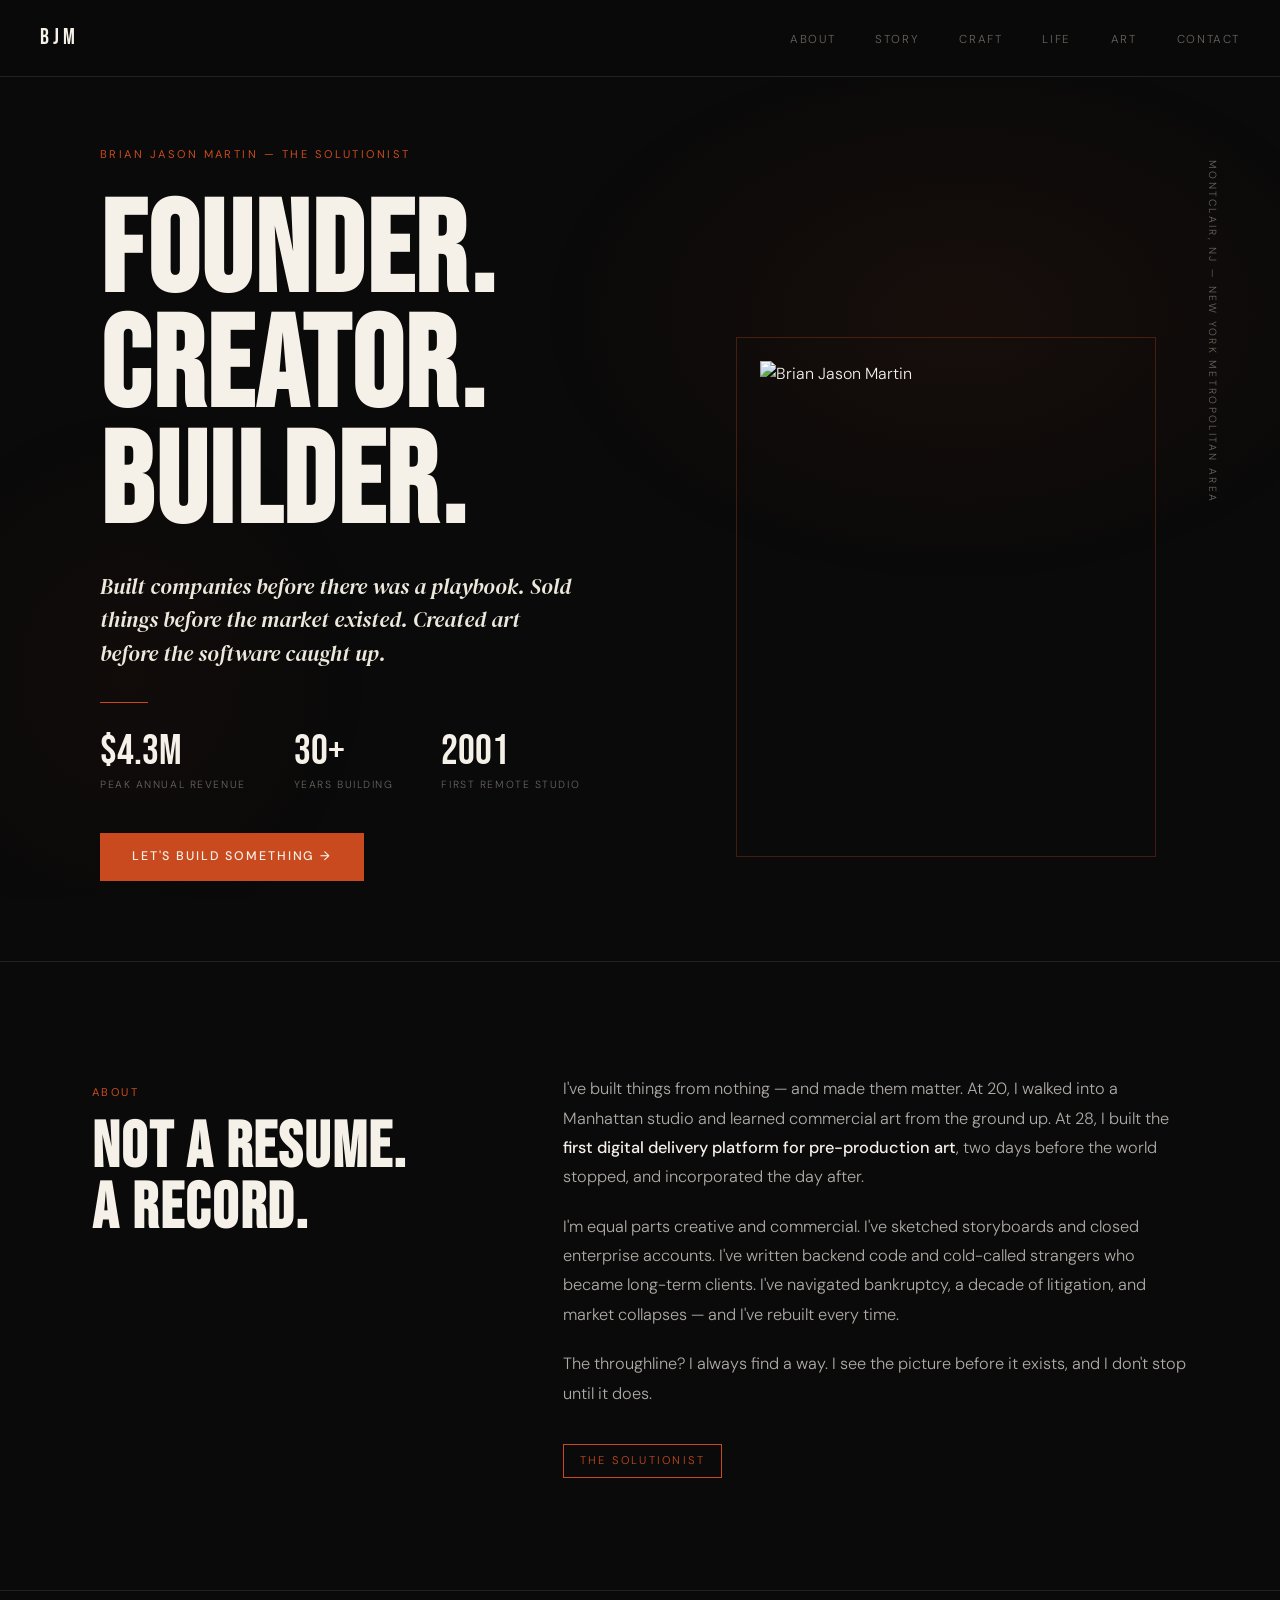
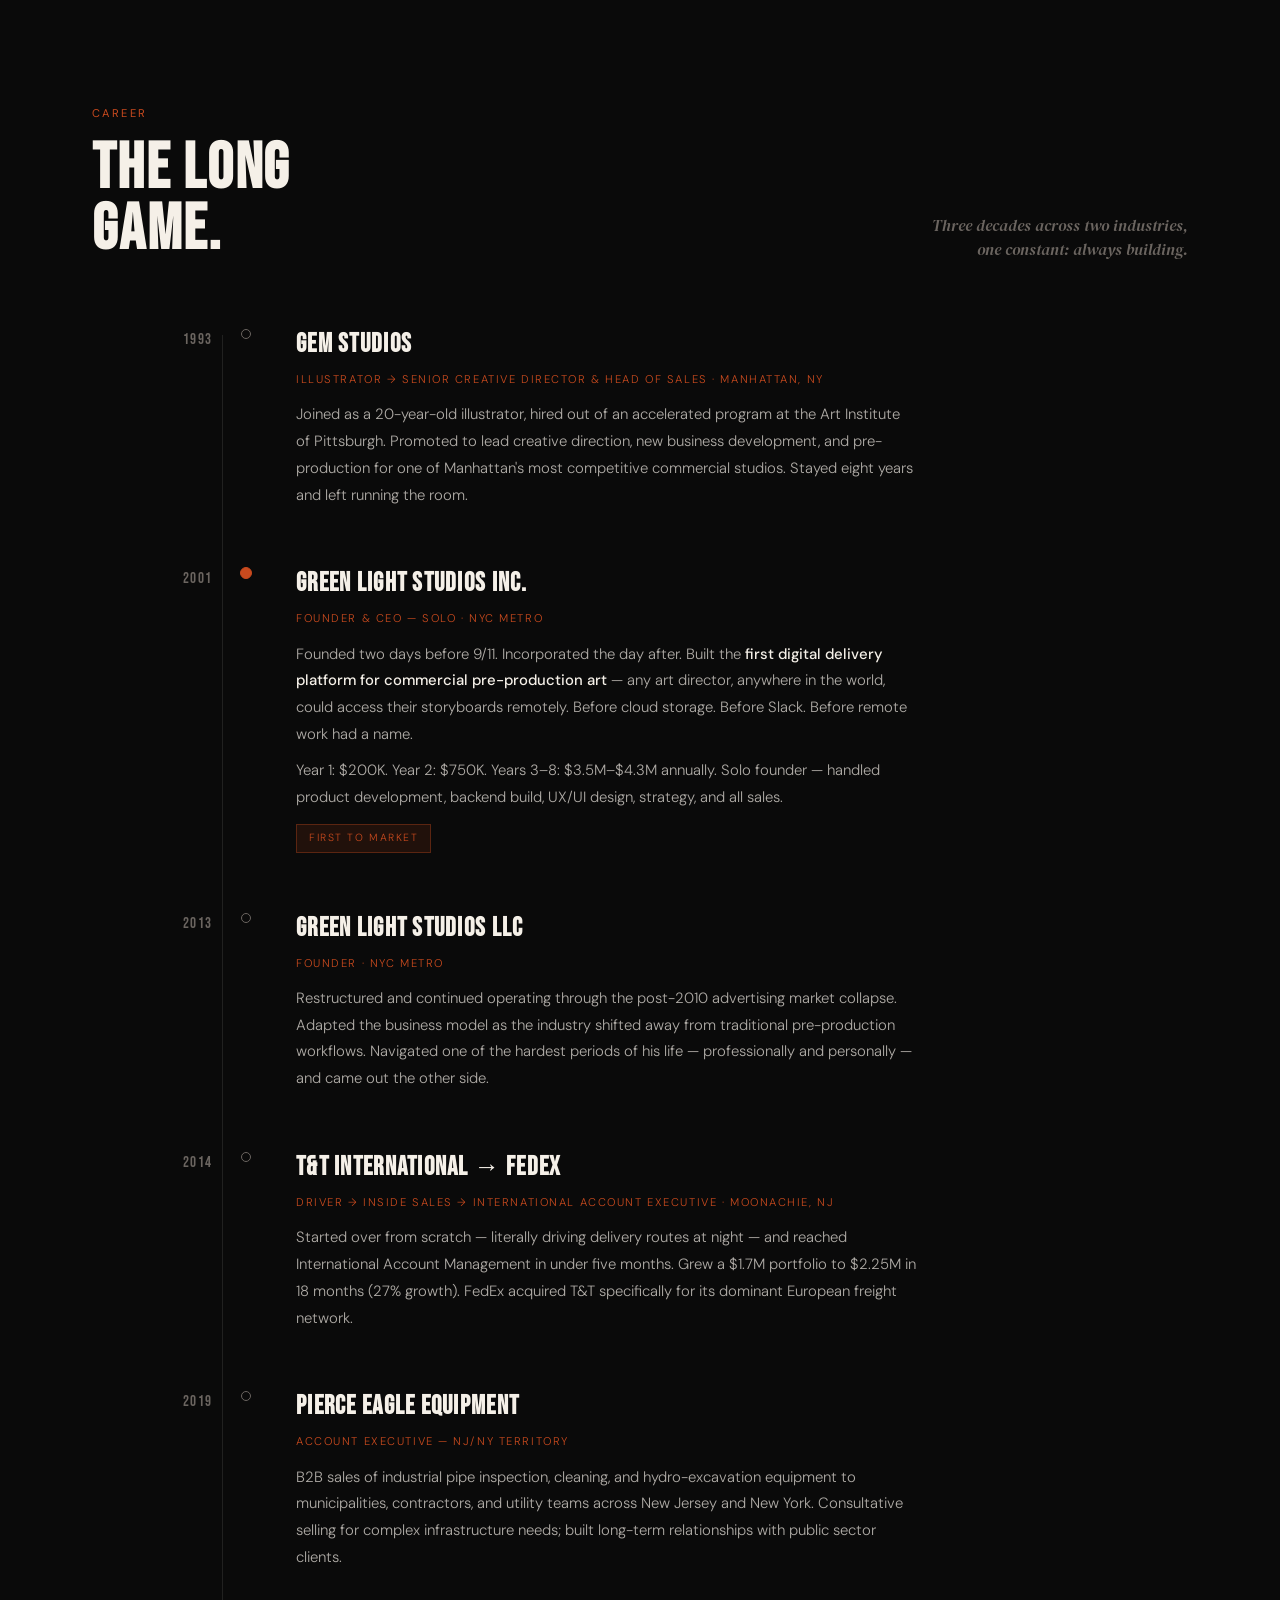
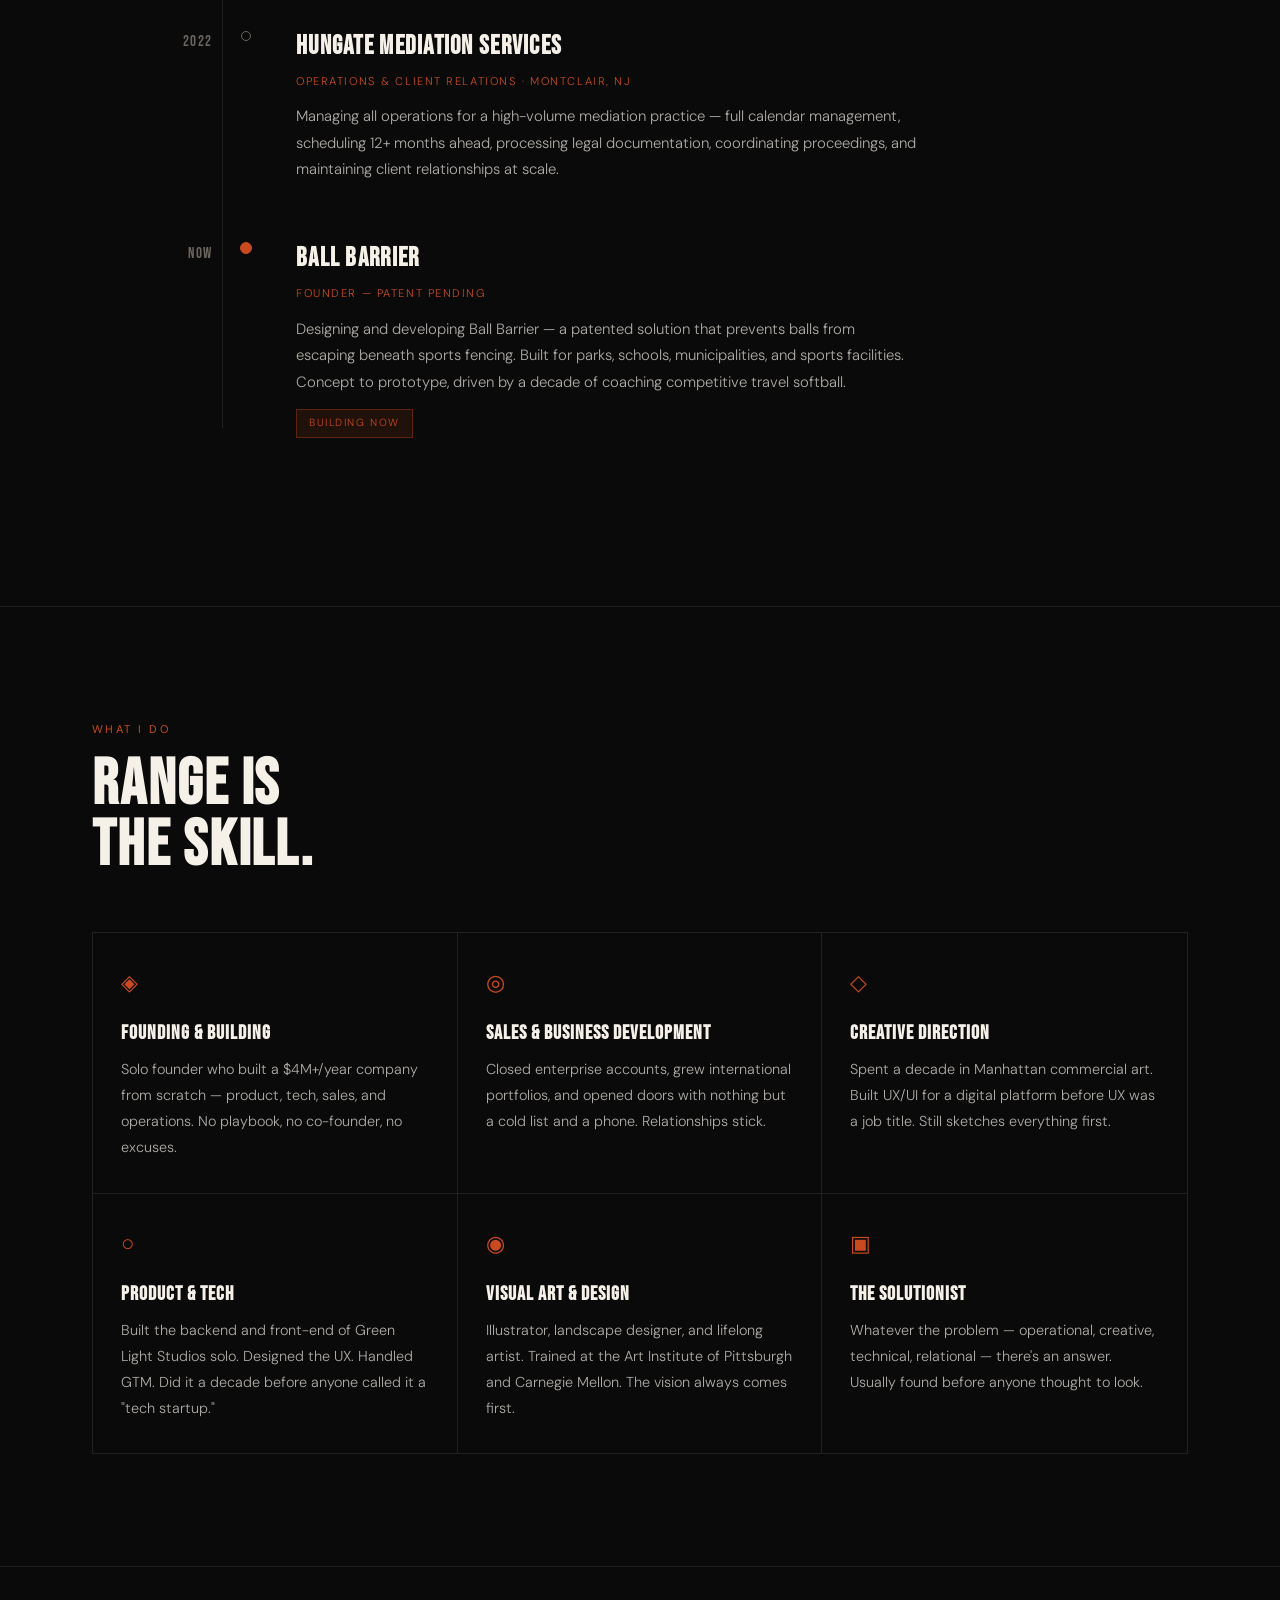
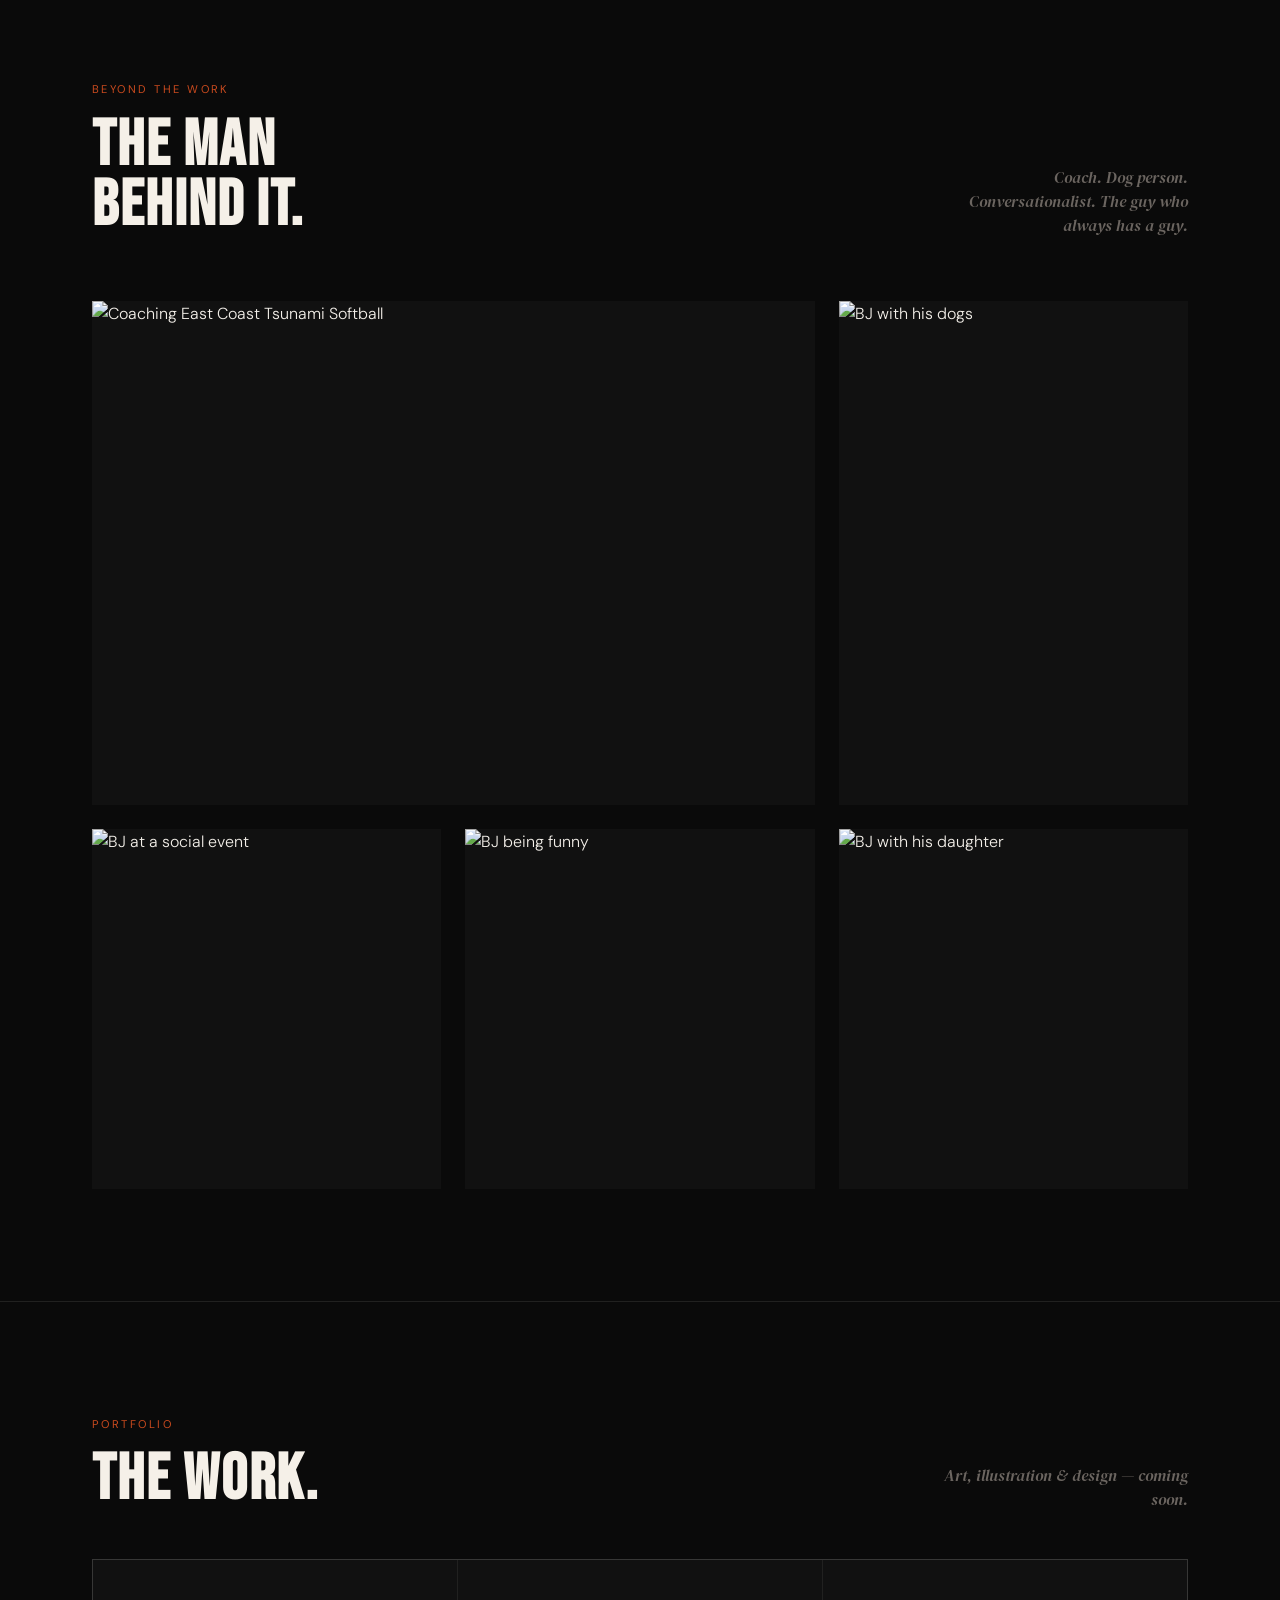
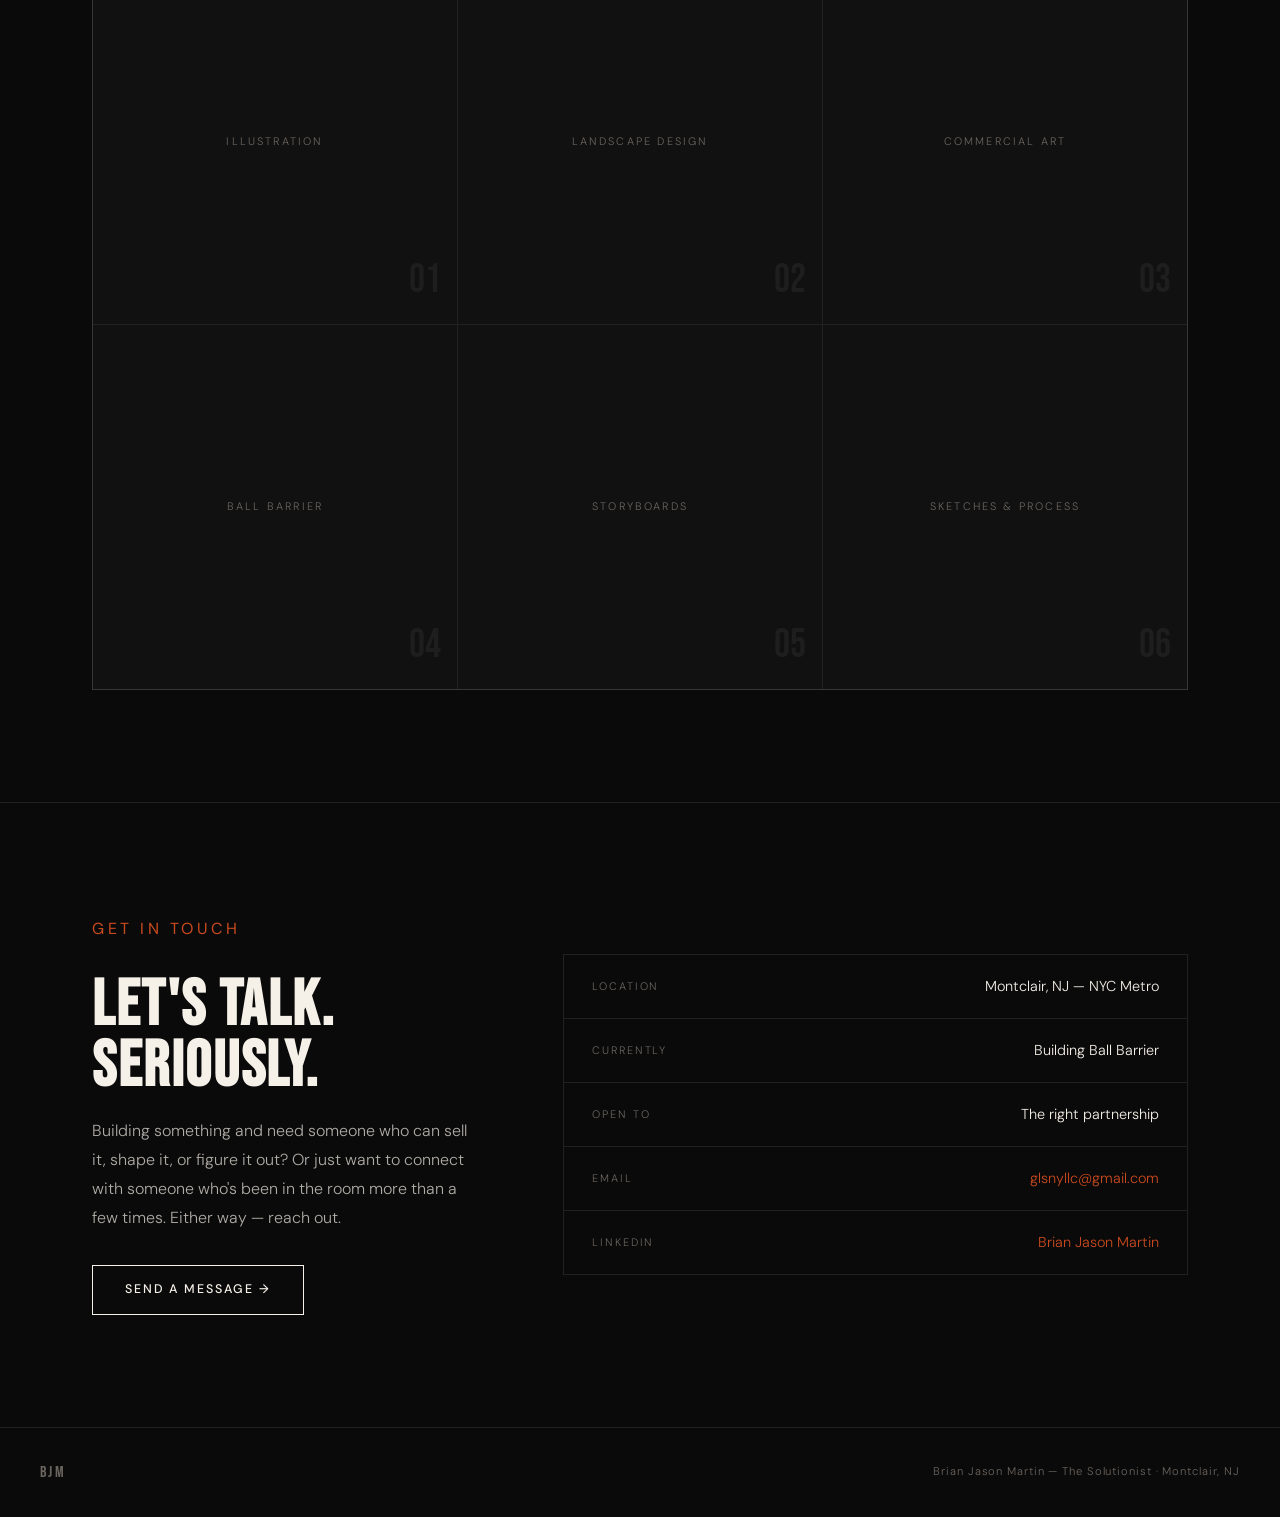
==== index.html @ 5b033d31 "Initial commit: Brian Jason Martin portfolio site Co-Authored-By: Claude Sonnet 4.6 <noreply@anthrop" ====
<!DOCTYPE html>
<html lang="en">
<head>
  <meta charset="UTF-8" />
  <meta name="viewport" content="width=device-width, initial-scale=1.0" />
  <title>Brian Jason Martin — The Solutionist</title>
  <meta name="description" content="Brian Jason Martin — Founder, Creative Entrepreneur, and Builder. NYC Metro. Three decades of building things from scratch." />
  <link rel="preconnect" href="https://fonts.googleapis.com" />
  <link rel="preconnect" href="https://fonts.gstatic.com" crossorigin />
  <link href="https://fonts.googleapis.com/css2?family=Bebas+Neue&family=DM+Serif+Display:ital@0;1&family=DM+Sans:ital,wght@0,300;0,400;0,500;1,300&display=swap" rel="stylesheet" />
  <link rel="stylesheet" href="style.css" />
</head>
<body>

  <nav id="nav">
    <a href="#hero" class="nav-logo">BJM</a>
    <button class="nav-toggle" aria-label="Toggle menu" id="navToggle">
      <span></span><span></span><span></span>
    </button>
    <ul class="nav-links" id="navLinks">
      <li><a href="#about">About</a></li>
      <li><a href="#story">Story</a></li>
      <li><a href="#craft">Craft</a></li>
      <li><a href="#life">Life</a></li>
      <li><a href="#art">Art</a></li>
      <li><a href="#contact">Contact</a></li>
    </ul>
  </nav>

  <section id="hero">
    <div class="hero-bg"></div>
    <div class="hero-vertical-tag">Montclair, NJ — New York Metropolitan Area</div>
    <div class="hero-content">
      <p class="eyebrow">Brian Jason Martin — The Solutionist</p>
      <h1>Founder.<br />Creator.<br />Builder.</h1>
      <p class="hero-sub">Built companies before there was a playbook. Sold things before the market existed. Created art before the software caught up.</p>
      <div class="hero-rule"></div>
      <div class="hero-stats">
        <div class="stat">
          <span class="stat-num">$4.3M</span>
          <span class="stat-label">Peak Annual Revenue</span>
        </div>
        <div class="stat">
          <span class="stat-num">30+</span>
          <span class="stat-label">Years Building</span>
        </div>
        <div class="stat">
          <span class="stat-num">2001</span>
          <span class="stat-label">First Remote Studio</span>
        </div>
      </div>
      <a href="#contact" class="btn-primary">Let's build something →</a>
    </div>
    <div class="hero-img-wrap">
      <img src="images/headshot.jpg" alt="Brian Jason Martin" class="hero-img" />
    </div>
  </section>

  <section id="about">
    <div class="container grid-2">
      <div class="about-left">
        <p class="section-label">About</p>
        <h2>Not a resume.<br />A record.</h2>
      </div>
      <div class="about-right">
        <p>I've built things from nothing — and made them matter. At 20, I walked into a Manhattan studio and learned commercial art from the ground up. At 28, I built the <strong>first digital delivery platform for pre-production art</strong>, two days before the world stopped, and incorporated the day after.</p>
        <p>I'm equal parts creative and commercial. I've sketched storyboards and closed enterprise accounts. I've written backend code and cold-called strangers who became long-term clients. I've navigated bankruptcy, a decade of litigation, and market collapses — and I've rebuilt every time.</p>
        <p>The throughline? I always find a way. I see the picture before it exists, and I don't stop until it does.</p>
        <span class="tag-outline">The Solutionist</span>
      </div>
    </div>
  </section>

  <section id="story">
    <div class="container">
      <div class="section-header-split">
        <div>
          <p class="section-label">Career</p>
          <h2>The Long<br />Game.</h2>
        </div>
        <p class="section-aside">Three decades across two industries, one constant: always building.</p>
      </div>
      <div class="timeline">
        <div class="tl-row">
          <div class="tl-year">1993</div>
          <div class="tl-dot"></div>
          <div class="tl-entry">
            <h3>GEM Studios</h3>
            <p class="tl-role">Illustrator → Senior Creative Director & Head of Sales · Manhattan, NY</p>
            <p class="tl-desc">Joined as a 20-year-old illustrator, hired out of an accelerated program at the Art Institute of Pittsburgh. Promoted to lead creative direction, new business development, and pre-production for one of Manhattan's most competitive commercial studios. Stayed eight years and left running the room.</p>
          </div>
        </div>
        <div class="tl-row featured">
          <div class="tl-year">2001</div>
          <div class="tl-dot featured-dot"></div>
          <div class="tl-entry">
            <h3>Green Light Studios Inc.</h3>
            <p class="tl-role">Founder & CEO — Solo · NYC Metro</p>
            <p class="tl-desc">Founded two days before 9/11. Incorporated the day after. Built the <strong>first digital delivery platform for commercial pre-production art</strong> — any art director, anywhere in the world, could access their storyboards remotely. Before cloud storage. Before Slack. Before remote work had a name.</p>
            <p class="tl-desc" style="margin-top: 0.6rem;">Year 1: $200K. Year 2: $750K. Years 3–8: $3.5M–$4.3M annually. Solo founder — handled product development, backend build, UX/UI design, strategy, and all sales.</p>
            <span class="tl-badge">First to Market</span>
          </div>
        </div>
        <div class="tl-row">
          <div class="tl-year">2013</div>
          <div class="tl-dot"></div>
          <div class="tl-entry">
            <h3>Green Light Studios LLC</h3>
            <p class="tl-role">Founder · NYC Metro</p>
            <p class="tl-desc">Restructured and continued operating through the post-2010 advertising market collapse. Adapted the business model as the industry shifted away from traditional pre-production workflows. Navigated one of the hardest periods of his life — professionally and personally — and came out the other side.</p>
          </div>
        </div>
        <div class="tl-row">
          <div class="tl-year">2014</div>
          <div class="tl-dot"></div>
          <div class="tl-entry">
            <h3>T&amp;T International → FedEx</h3>
            <p class="tl-role">Driver → Inside Sales → International Account Executive · Moonachie, NJ</p>
            <p class="tl-desc">Started over from scratch — literally driving delivery routes at night — and reached International Account Management in under five months. Grew a $1.7M portfolio to $2.25M in 18 months (27% growth). FedEx acquired T&amp;T specifically for its dominant European freight network.</p>
          </div>
        </div>
        <div class="tl-row">
          <div class="tl-year">2019</div>
          <div class="tl-dot"></div>
          <div class="tl-entry">
            <h3>Pierce Eagle Equipment</h3>
            <p class="tl-role">Account Executive — NJ/NY Territory</p>
            <p class="tl-desc">B2B sales of industrial pipe inspection, cleaning, and hydro-excavation equipment to municipalities, contractors, and utility teams across New Jersey and New York. Consultative selling for complex infrastructure needs; built long-term relationships with public sector clients.</p>
          </div>
        </div>
        <div class="tl-row">
          <div class="tl-year">2022</div>
          <div class="tl-dot"></div>
          <div class="tl-entry">
            <h3>Hungate Mediation Services</h3>
            <p class="tl-role">Operations & Client Relations · Montclair, NJ</p>
            <p class="tl-desc">Managing all operations for a high-volume mediation practice — full calendar management, scheduling 12+ months ahead, processing legal documentation, coordinating proceedings, and maintaining client relationships at scale.</p>
          </div>
        </div>
        <div class="tl-row featured">
          <div class="tl-year">Now</div>
          <div class="tl-dot featured-dot"></div>
          <div class="tl-entry">
            <h3>Ball Barrier</h3>
            <p class="tl-role">Founder — Patent Pending</p>
            <p class="tl-desc">Designing and developing Ball Barrier — a patented solution that prevents balls from escaping beneath sports fencing. Built for parks, schools, municipalities, and sports facilities. Concept to prototype, driven by a decade of coaching competitive travel softball.</p>
            <span class="tl-badge">Building Now</span>
          </div>
        </div>
      </div>
    </div>
  </section>

  <section id="craft">
    <div class="container">
      <div class="craft-header">
        <p class="section-label">What I Do</p>
        <h2>Range is<br />the Skill.</h2>
      </div>
      <div class="craft-grid">
        <div class="craft-card">
          <div class="craft-icon">◈</div>
          <h4>Founding & Building</h4>
          <p>Solo founder who built a $4M+/year company from scratch — product, tech, sales, and operations. No playbook, no co-founder, no excuses.</p>
        </div>
        <div class="craft-card">
          <div class="craft-icon">◎</div>
          <h4>Sales & Business Development</h4>
          <p>Closed enterprise accounts, grew international portfolios, and opened doors with nothing but a cold list and a phone. Relationships stick.</p>
        </div>
        <div class="craft-card">
          <div class="craft-icon">◇</div>
          <h4>Creative Direction</h4>
          <p>Spent a decade in Manhattan commercial art. Built UX/UI for a digital platform before UX was a job title. Still sketches everything first.</p>
        </div>
        <div class="craft-card">
          <div class="craft-icon">○</div>
          <h4>Product & Tech</h4>
          <p>Built the backend and front-end of Green Light Studios solo. Designed the UX. Handled GTM. Did it a decade before anyone called it a "tech startup."</p>
        </div>
        <div class="craft-card">
          <div class="craft-icon">◉</div>
          <h4>Visual Art & Design</h4>
          <p>Illustrator, landscape designer, and lifelong artist. Trained at the Art Institute of Pittsburgh and Carnegie Mellon. The vision always comes first.</p>
        </div>
        <div class="craft-card">
          <div class="craft-icon">▣</div>
          <h4>The Solutionist</h4>
          <p>Whatever the problem — operational, creative, technical, relational — there's an answer. Usually found before anyone thought to look.</p>
        </div>
      </div>
    </div>
  </section>

  <section id="life">
    <div class="container">
      <div class="section-header-split">
        <div>
          <p class="section-label">Beyond the Work</p>
          <h2>The Man<br />Behind It.</h2>
        </div>
        <p class="section-aside">Coach. Dog person. Conversationalist. The guy who always has a guy.</p>
      </div>
      <div class="life-grid">
        <div class="life-card wide">
          <img src="images/softball.jpeg" alt="Coaching East Coast Tsunami Softball" loading="lazy" />
          <div class="life-caption">
            <span class="life-tag">Coach</span>
            <p>10+ years coaching travel softball, from 10U to 14U. East Coast Tsunami. Montclair High varsity. Led a team to 13–0.</p>
          </div>
        </div>
        <div class="life-card">
          <img src="images/dogs.jpeg" alt="BJ with his dogs" loading="lazy" />
          <div class="life-caption">
            <span class="life-tag">Dog Person</span>
            <p>Every dog loves him. You will never find BJ without one by his side.</p>
          </div>
        </div>
        <div class="life-card">
          <img src="images/social.jpeg" alt="BJ at a social event" loading="lazy" />
          <div class="life-caption">
            <span class="life-tag">Connector</span>
            <p>Could spark a conversation anywhere. Besties with owners, waiters, and everyone in between.</p>
          </div>
        </div>
        <div class="life-card">
          <img src="images/funny1.jpeg" alt="BJ being funny" loading="lazy" />
          <div class="life-caption">
            <span class="life-tag">The Humor</span>
            <p>Could've been a late night talk show host. Makes anyone laugh. Hard.</p>
          </div>
        </div>
        <div class="life-card">
          <img src="images/daughter.jpeg" alt="BJ with his daughter" loading="lazy" />
          <div class="life-caption">
            <span class="life-tag">Family</span>
            <p>The foundation. Does the work quietly. Doesn't need the credit.</p>
          </div>
        </div>
      </div>
    </div>
  </section>

  <section id="art">
    <div class="container">
      <div class="art-header">
        <div>
          <p class="section-label">Portfolio</p>
          <h2>The Work.</h2>
        </div>
        <p class="section-aside" style="font-style: italic;">Art, illustration & design — coming soon.</p>
      </div>
      <div class="art-grid">
        <div class="art-cell"><span class="art-label">Illustration</span><span class="art-num">01</span></div>
        <div class="art-cell"><span class="art-label">Landscape Design</span><span class="art-num">02</span></div>
        <div class="art-cell"><span class="art-label">Commercial Art</span><span class="art-num">03</span></div>
        <div class="art-cell"><span class="art-label">Ball Barrier</span><span class="art-num">04</span></div>
        <div class="art-cell"><span class="art-label">Storyboards</span><span class="art-num">05</span></div>
        <div class="art-cell"><span class="art-label">Sketches & Process</span><span class="art-num">06</span></div>
      </div>
    </div>
  </section>

  <section id="contact">
    <div class="container grid-2 contact-grid">
      <div class="contact-left">
        <p class="section-label">Get In Touch</p>
        <h2>Let's Talk.<br />Seriously.</h2>
        <p>Building something and need someone who can sell it, shape it, or figure it out? Or just want to connect with someone who's been in the room more than a few times. Either way — reach out.</p>
        <a href="mailto:glsnyllc@gmail.com" class="btn-outline">Send a message →</a>
      </div>
      <div class="contact-cards">
        <div class="contact-row">
          <span class="contact-label">Location</span>
          <span class="contact-val">Montclair, NJ — NYC Metro</span>
        </div>
        <div class="contact-row">
          <span class="contact-label">Currently</span>
          <span class="contact-val">Building Ball Barrier</span>
        </div>
        <div class="contact-row">
          <span class="contact-label">Open To</span>
          <span class="contact-val">The right partnership</span>
        </div>
        <div class="contact-row">
          <span class="contact-label">Email</span>
          <a href="mailto:glsnyllc@gmail.com" class="contact-link">glsnyllc@gmail.com</a>
        </div>
        <div class="contact-row">
          <span class="contact-label">LinkedIn</span>
          <a href="https://www.linkedin.com/in/brianjasonmartin" target="_blank" rel="noopener" class="contact-link">Brian Jason Martin</a>
        </div>
      </div>
    </div>
  </section>

  <footer>
    <span class="footer-logo">BJM</span>
    <span class="footer-copy">Brian Jason Martin — The Solutionist · Montclair, NJ</span>
  </footer>

  <script src="script.js"></script>
</body>
</html>
---- style.css ----
*, *::before, *::after { margin: 0; padding: 0; box-sizing: border-box; }

:root {
  --black:     #0a0a0a;
  --off-black: #111111;
  --white:     #f5f0e8;
  --cream:     #ede8dc;
  --rust:      #c94a1e;
  --rust-dark: #9e3614;
  --muted:     #6b6560;
  --border:    rgba(245, 240, 232, 0.1);
}

html { scroll-behavior: smooth; font-size: 16px; }

body {
  background: var(--black);
  color: var(--white);
  font-family: 'DM Sans', sans-serif;
  font-weight: 300;
  line-height: 1.6;
  overflow-x: hidden;
}

img { display: block; max-width: 100%; }
a { color: inherit; text-decoration: none; }

.container { max-width: 1160px; margin: 0 auto; padding: 0 2rem; }

.grid-2 {
  display: grid;
  grid-template-columns: 1fr 1.6fr;
  gap: 5rem;
}

.eyebrow, .section-label {
  font-size: 0.7rem;
  letter-spacing: 0.22em;
  text-transform: uppercase;
  color: var(--rust);
  font-weight: 400;
  margin-bottom: 1rem;
}

h2 {
  font-family: 'Bebas Neue', sans-serif;
  font-size: clamp(2.8rem, 5vw, 4.5rem);
  line-height: 0.95;
  letter-spacing: 0.03em;
}

h3 {
  font-family: 'Bebas Neue', sans-serif;
  font-size: 1.6rem;
  letter-spacing: 0.05em;
  color: var(--white);
  margin-bottom: 0.2rem;
}

h4 {
  font-family: 'Bebas Neue', sans-serif;
  font-size: 1.25rem;
  letter-spacing: 0.05em;
  margin-bottom: 0.5rem;
}

p { color: rgba(245, 240, 232, 0.7); line-height: 1.8; }
strong { color: var(--white); font-weight: 500; }

.btn-primary {
  display: inline-flex;
  align-items: center;
  gap: 0.5rem;
  background: var(--rust);
  color: var(--white);
  padding: 0.875rem 2rem;
  font-size: 0.78rem;
  letter-spacing: 0.15em;
  text-transform: uppercase;
  font-weight: 500;
  transition: background 0.2s;
}
.btn-primary:hover { background: var(--rust-dark); }

.btn-outline {
  display: inline-flex;
  align-items: center;
  gap: 0.5rem;
  border: 0.5px solid var(--white);
  color: var(--white);
  padding: 0.875rem 2rem;
  font-size: 0.78rem;
  letter-spacing: 0.15em;
  text-transform: uppercase;
  font-weight: 500;
  transition: background 0.2s, color 0.2s;
}
.btn-outline:hover { background: var(--white); color: var(--black); }

.tag-outline {
  display: inline-block;
  border: 0.5px solid var(--rust);
  color: var(--rust);
  font-size: 0.7rem;
  letter-spacing: 0.2em;
  text-transform: uppercase;
  padding: 0.45rem 1rem;
  margin-top: 1rem;
}

.section-header-split {
  display: flex;
  justify-content: space-between;
  align-items: flex-end;
  margin-bottom: 4rem;
}

.section-aside {
  font-family: 'DM Serif Display', serif;
  font-style: italic;
  color: var(--muted);
  max-width: 260px;
  font-size: 1rem;
  text-align: right;
  line-height: 1.5;
}

#nav {
  position: fixed;
  top: 0; left: 0; right: 0;
  z-index: 200;
  display: flex;
  align-items: center;
  justify-content: space-between;
  padding: 1.25rem 2.5rem;
  border-bottom: 0.5px solid var(--border);
  backdrop-filter: blur(14px);
  background: rgba(10, 10, 10, 0.88);
  transition: padding 0.3s;
}
#nav.scrolled { padding: 0.9rem 2.5rem; }

.nav-logo {
  font-family: 'Bebas Neue', sans-serif;
  font-size: 1.4rem;
  letter-spacing: 0.18em;
  color: var(--white);
}

.nav-links {
  display: flex;
  gap: 2.5rem;
  list-style: none;
}
.nav-links a {
  font-size: 0.72rem;
  letter-spacing: 0.14em;
  text-transform: uppercase;
  color: var(--muted);
  transition: color 0.2s;
}
.nav-links a:hover { color: var(--white); }

.nav-toggle {
  display: none;
  flex-direction: column;
  gap: 5px;
  background: none;
  border: none;
  cursor: pointer;
  padding: 4px;
}
.nav-toggle span {
  display: block;
  width: 22px;
  height: 1.5px;
  background: var(--white);
  transition: transform 0.3s, opacity 0.3s;
}

#hero {
  min-height: 100vh;
  display: grid;
  grid-template-columns: 1fr 420px;
  align-items: flex-end;
  gap: 4rem;
  padding: 9rem 2.5rem 5rem;
  max-width: 1160px;
  margin: 0 auto;
  position: relative;
}

.hero-bg {
  position: fixed;
  inset: 0;
  z-index: -1;
  background:
    radial-gradient(ellipse 55% 50% at 75% 35%, rgba(201, 74, 30, 0.07) 0%, transparent 60%),
    radial-gradient(ellipse 35% 55% at 10% 75%, rgba(201, 74, 30, 0.04) 0%, transparent 55%);
  pointer-events: none;
}

.hero-vertical-tag {
  position: absolute;
  top: 10rem;
  right: 0;
  writing-mode: vertical-rl;
  font-size: 0.65rem;
  letter-spacing: 0.22em;
  text-transform: uppercase;
  color: var(--muted);
}

.hero-content { display: flex; flex-direction: column; align-items: flex-start; }

.hero-content h1 {
  font-family: 'Bebas Neue', sans-serif;
  font-size: clamp(5.5rem, 10vw, 10rem);
  line-height: 0.9;
  letter-spacing: 0.02em;
  color: var(--white);
  margin: 1rem 0 1.75rem;
}

.hero-sub {
  font-family: 'DM Serif Display', serif;
  font-style: italic;
  font-size: clamp(1rem, 1.8vw, 1.35rem);
  color: var(--cream);
  opacity: 0.7;
  max-width: 480px;
  line-height: 1.55;
  margin-bottom: 2rem;
}

.hero-rule { width: 3rem; height: 1px; background: var(--rust); margin-bottom: 1.75rem; }

.hero-stats { display: flex; gap: 3rem; margin-bottom: 2.5rem; }

.stat-num {
  font-family: 'Bebas Neue', sans-serif;
  font-size: 2.6rem;
  color: var(--white);
  line-height: 1;
  display: block;
}

.stat-label {
  font-size: 0.65rem;
  letter-spacing: 0.15em;
  text-transform: uppercase;
  color: var(--muted);
  display: block;
  margin-top: 0.25rem;
}

.hero-img-wrap { align-self: flex-end; position: relative; }

.hero-img {
  width: 100%;
  max-width: 400px;
  height: 520px;
  object-fit: cover;
  object-position: center top;
  filter: grayscale(15%);
}

.hero-img-wrap::before {
  content: '';
  position: absolute;
  top: -1.5rem;
  left: -1.5rem;
  right: 1.5rem;
  bottom: 1.5rem;
  border: 0.5px solid rgba(201, 74, 30, 0.3);
  z-index: -1;
}

#about { padding: 7rem 0; border-top: 0.5px solid var(--border); border-bottom: 0.5px solid var(--border); }
.about-left { padding-top: 0.5rem; }
.about-right p { margin-bottom: 1.25rem; font-size: 1.02rem; }

#story { padding: 7rem 0; border-bottom: 0.5px solid var(--border); }

.timeline { position: relative; }
.timeline::before {
  content: '';
  position: absolute;
  left: 130px;
  top: 10px;
  bottom: 10px;
  width: 0.5px;
  background: var(--border);
}

.tl-row {
  display: grid;
  grid-template-columns: 120px 20px 1fr;
  gap: 0 1.5rem;
  margin-bottom: 3.5rem;
  align-items: start;
}

.tl-year {
  font-family: 'Bebas Neue', sans-serif;
  font-size: 0.95rem;
  color: var(--muted);
  letter-spacing: 0.08em;
  text-align: right;
  padding-top: 3px;
}

.tl-dot {
  width: 10px; height: 10px;
  border-radius: 50%;
  background: var(--black);
  border: 1.5px solid var(--muted);
  margin-top: 4px;
  justify-self: center;
}

.featured-dot {
  background: var(--rust);
  border-color: var(--rust);
  width: 12px; height: 12px;
  margin-top: 3px;
}

.tl-entry { padding-left: 1rem; }
.tl-role { font-size: 0.7rem; letter-spacing: 0.14em; text-transform: uppercase; color: var(--rust); margin: 0.2rem 0 0.75rem; }
.tl-desc { font-size: 0.93rem; max-width: 620px; }

.tl-badge {
  display: inline-block;
  background: rgba(201, 74, 30, 0.12);
  border: 0.5px solid rgba(201, 74, 30, 0.35);
  color: var(--rust);
  font-size: 0.65rem;
  letter-spacing: 0.15em;
  text-transform: uppercase;
  padding: 0.3rem 0.75rem;
  margin-top: 0.85rem;
}

#craft { padding: 7rem 0; border-bottom: 0.5px solid var(--border); }
.craft-header { margin-bottom: 3.5rem; }

.craft-grid {
  display: grid;
  grid-template-columns: repeat(3, 1fr);
  border: 0.5px solid var(--border);
}

.craft-card {
  padding: 2rem 1.75rem;
  border-right: 0.5px solid var(--border);
  border-bottom: 0.5px solid var(--border);
  transition: background 0.2s;
}
.craft-card:nth-child(3n) { border-right: none; }
.craft-card:nth-child(4), .craft-card:nth-child(5), .craft-card:nth-child(6) { border-bottom: none; }
.craft-card:hover { background: var(--off-black); }
.craft-icon { font-size: 1.4rem; color: var(--rust); margin-bottom: 1rem; display: block; }
.craft-card p { font-size: 0.9rem; }

#life { padding: 7rem 0; border-bottom: 0.5px solid var(--border); }

.life-grid {
  display: grid;
  grid-template-columns: repeat(3, 1fr);
  gap: 1.5rem;
}

.life-card { position: relative; overflow: hidden; background: var(--off-black); }
.life-card.wide { grid-column: span 2; }

.life-card img {
  width: 100%; height: 100%;
  object-fit: cover;
  aspect-ratio: 4/3;
  transition: transform 0.4s ease;
  filter: grayscale(20%);
}
.life-card.wide img { aspect-ratio: 16/9; }
.life-card:hover img { transform: scale(1.03); }

.life-caption { padding: 1rem 1.25rem; background: var(--off-black); }
.life-tag { font-size: 0.65rem; letter-spacing: 0.2em; text-transform: uppercase; color: var(--rust); display: block; margin-bottom: 0.35rem; }
.life-caption p { font-size: 0.85rem; line-height: 1.6; }

#art { padding: 7rem 0; border-bottom: 0.5px solid var(--border); }
.art-header { display: flex; justify-content: space-between; align-items: flex-end; margin-bottom: 3rem; }

.art-grid {
  display: grid;
  grid-template-columns: repeat(3, 1fr);
  gap: 1px;
  background: var(--border);
  border: 0.5px solid var(--border);
}

.art-cell {
  background: var(--off-black);
  aspect-ratio: 1;
  display: flex;
  align-items: center;
  justify-content: center;
  position: relative;
  transition: background 0.2s;
}
.art-cell:hover { background: #161616; }
.art-label { font-size: 0.68rem; letter-spacing: 0.2em; text-transform: uppercase; color: var(--muted); }
.art-num { font-family: 'Bebas Neue', sans-serif; font-size: 2.5rem; color: rgba(245,240,232,0.06); position: absolute; bottom: 0.75rem; right: 1rem; }

#contact { padding: 7rem 0; border-bottom: 0.5px solid var(--border); }
.contact-grid { align-items: center; }
#contact h2 { margin-bottom: 1.25rem; }
#contact .contact-left p { margin-bottom: 2rem; font-size: 1rem; }

.contact-cards { border: 0.5px solid var(--border); }
.contact-row { display: flex; justify-content: space-between; align-items: center; padding: 1.25rem 1.75rem; border-bottom: 0.5px solid var(--border); }
.contact-row:last-child { border-bottom: none; }
.contact-label { font-size: 0.68rem; letter-spacing: 0.18em; text-transform: uppercase; color: var(--muted); }
.contact-val { font-size: 0.9rem; color: var(--white); }
.contact-link { font-size: 0.9rem; color: var(--rust); transition: opacity 0.2s; }
.contact-link:hover { opacity: 0.75; }

footer { padding: 2rem 2.5rem; display: flex; justify-content: space-between; align-items: center; }
.footer-logo { font-family: 'Bebas Neue', sans-serif; font-size: 1rem; letter-spacing: 0.15em; color: var(--muted); }
.footer-copy { font-size: 0.7rem; letter-spacing: 0.08em; color: var(--muted); }

@keyframes fadeUp {
  from { opacity: 0; transform: translateY(24px); }
  to   { opacity: 1; transform: translateY(0); }
}
.hero-content .eyebrow { animation: fadeUp 0.7s ease forwards; opacity: 0; animation-delay: 0.1s; }
.hero-content h1       { animation: fadeUp 0.7s ease forwards; opacity: 0; animation-delay: 0.25s; }
.hero-sub              { animation: fadeUp 0.7s ease forwards; opacity: 0; animation-delay: 0.38s; }
.hero-rule             { animation: fadeUp 0.7s ease forwards; opacity: 0; animation-delay: 0.45s; }
.hero-stats            { animation: fadeUp 0.7s ease forwards; opacity: 0; animation-delay: 0.52s; }
.btn-primary           { animation: fadeUp 0.7s ease forwards; opacity: 0; animation-delay: 0.62s; }
.hero-img-wrap         { animation: fadeUp 0.9s ease forwards; opacity: 0; animation-delay: 0.3s; }

@media (max-width: 900px) {
  #hero { grid-template-columns: 1fr; padding-top: 8rem; gap: 3rem; }
  .hero-img-wrap { order: -1; }
  .hero-img { height: 360px; max-width: 100%; }
  .hero-vertical-tag { display: none; }
  .grid-2 { grid-template-columns: 1fr; gap: 2.5rem; }
  .craft-grid { grid-template-columns: repeat(2, 1fr); }
  .life-grid { grid-template-columns: 1fr 1fr; }
  .life-card.wide { grid-column: span 2; }
  .section-header-split { flex-direction: column; align-items: flex-start; gap: 1rem; }
  .section-aside { text-align: left; max-width: 100%; }
  .timeline::before { left: 100px; }
  .tl-row { grid-template-columns: 90px 20px 1fr; }
  .nav-links { display: none; flex-direction: column; gap: 1.5rem; position: absolute; top: 100%; left: 0; right: 0; background: rgba(10,10,10,0.97); padding: 2rem 2.5rem; border-bottom: 0.5px solid var(--border); }
  .nav-links.open { display: flex; }
  .nav-toggle { display: flex; }
  .art-grid { grid-template-columns: repeat(2, 1fr); }
}

@media (max-width: 580px) {
  section { padding: 5rem 0; }
  .container { padding: 0 1.25rem; }
  #nav { padding: 1rem 1.25rem; }
  .craft-grid { grid-template-columns: 1fr; }
  .craft-card { border-right: none !important; border-bottom: 0.5px solid var(--border) !important; }
  .craft-card:last-child { border-bottom: none !important; }
  .life-grid { grid-template-columns: 1fr; }
  .life-card.wide { grid-column: span 1; }
  .art-grid { grid-template-columns: repeat(2, 1fr); }
  .tl-row { grid-template-columns: 70px 16px 1fr; gap: 0 1rem; }
  .timeline::before { left: 78px; }
  .hero-stats { gap: 1.75rem; }
  .stat-num { font-size: 2rem; }
  footer { flex-direction: column; gap: 0.5rem; text-align: center; }
}
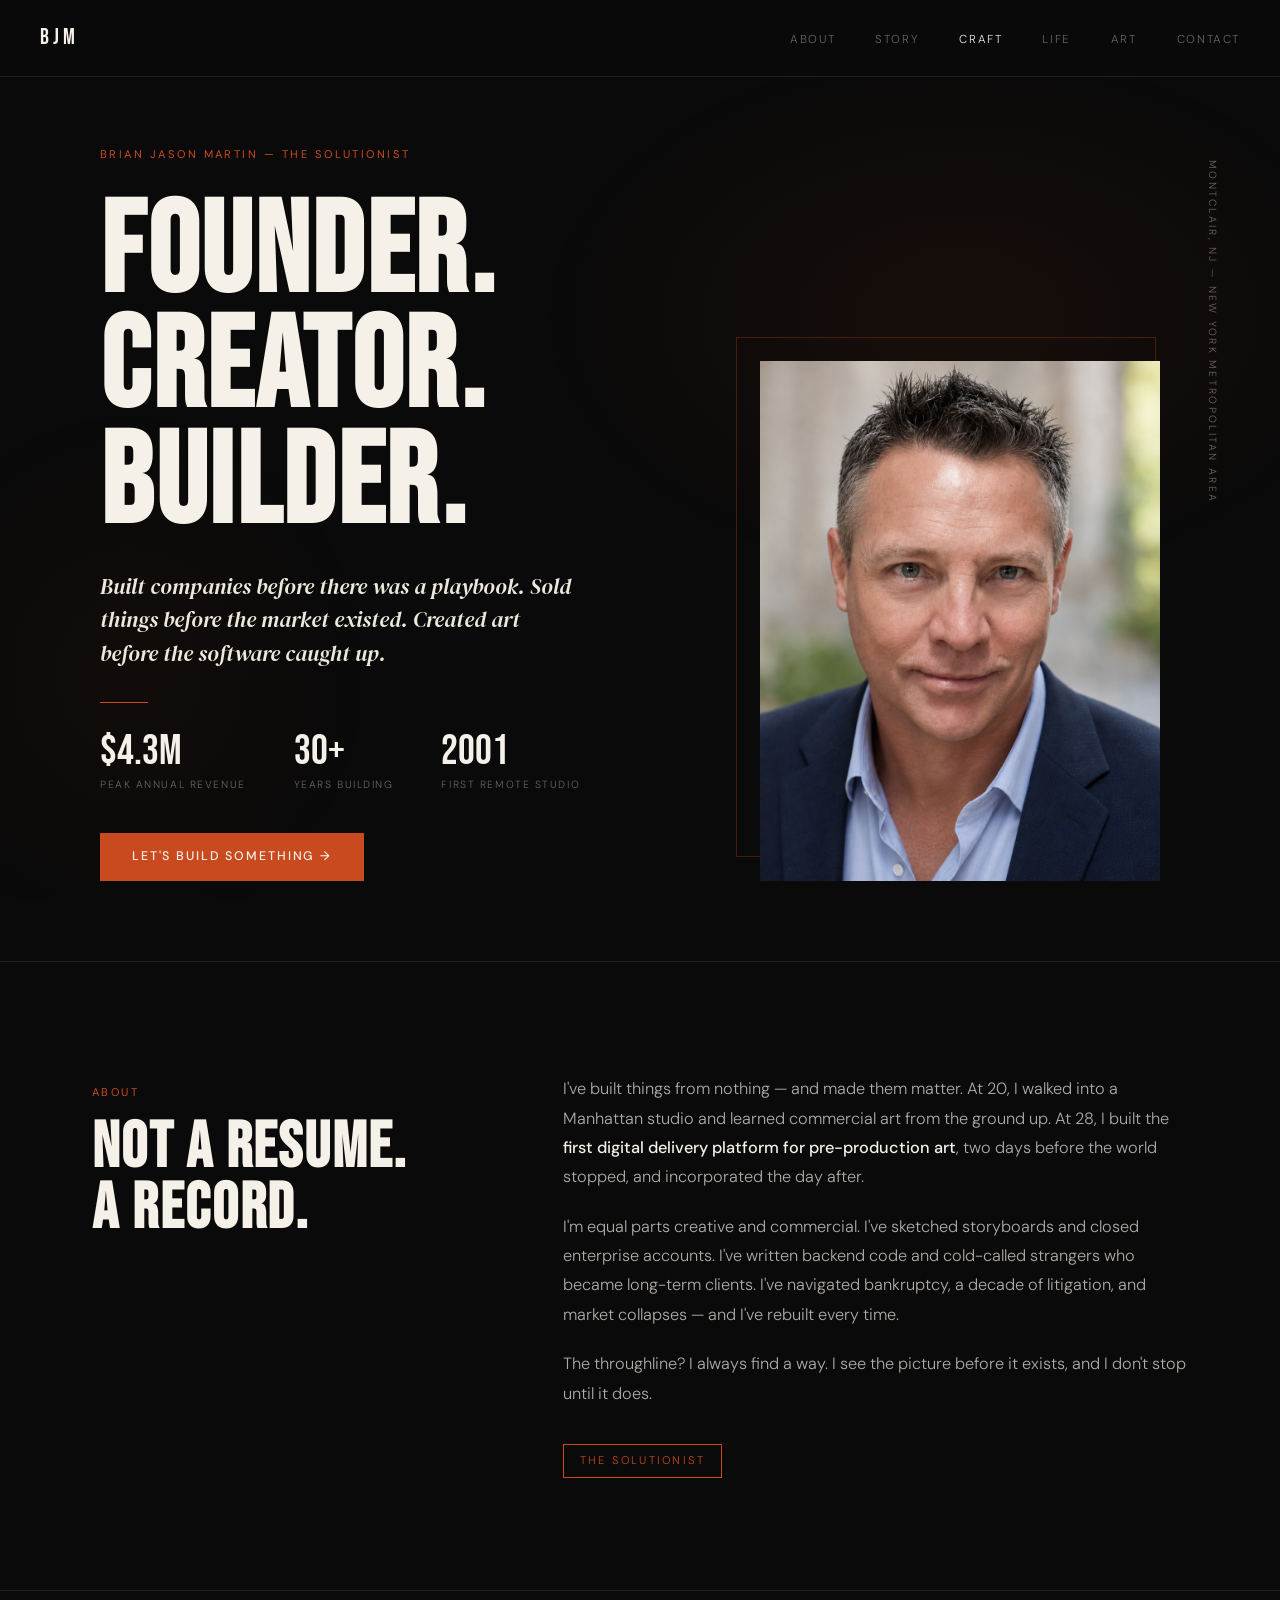
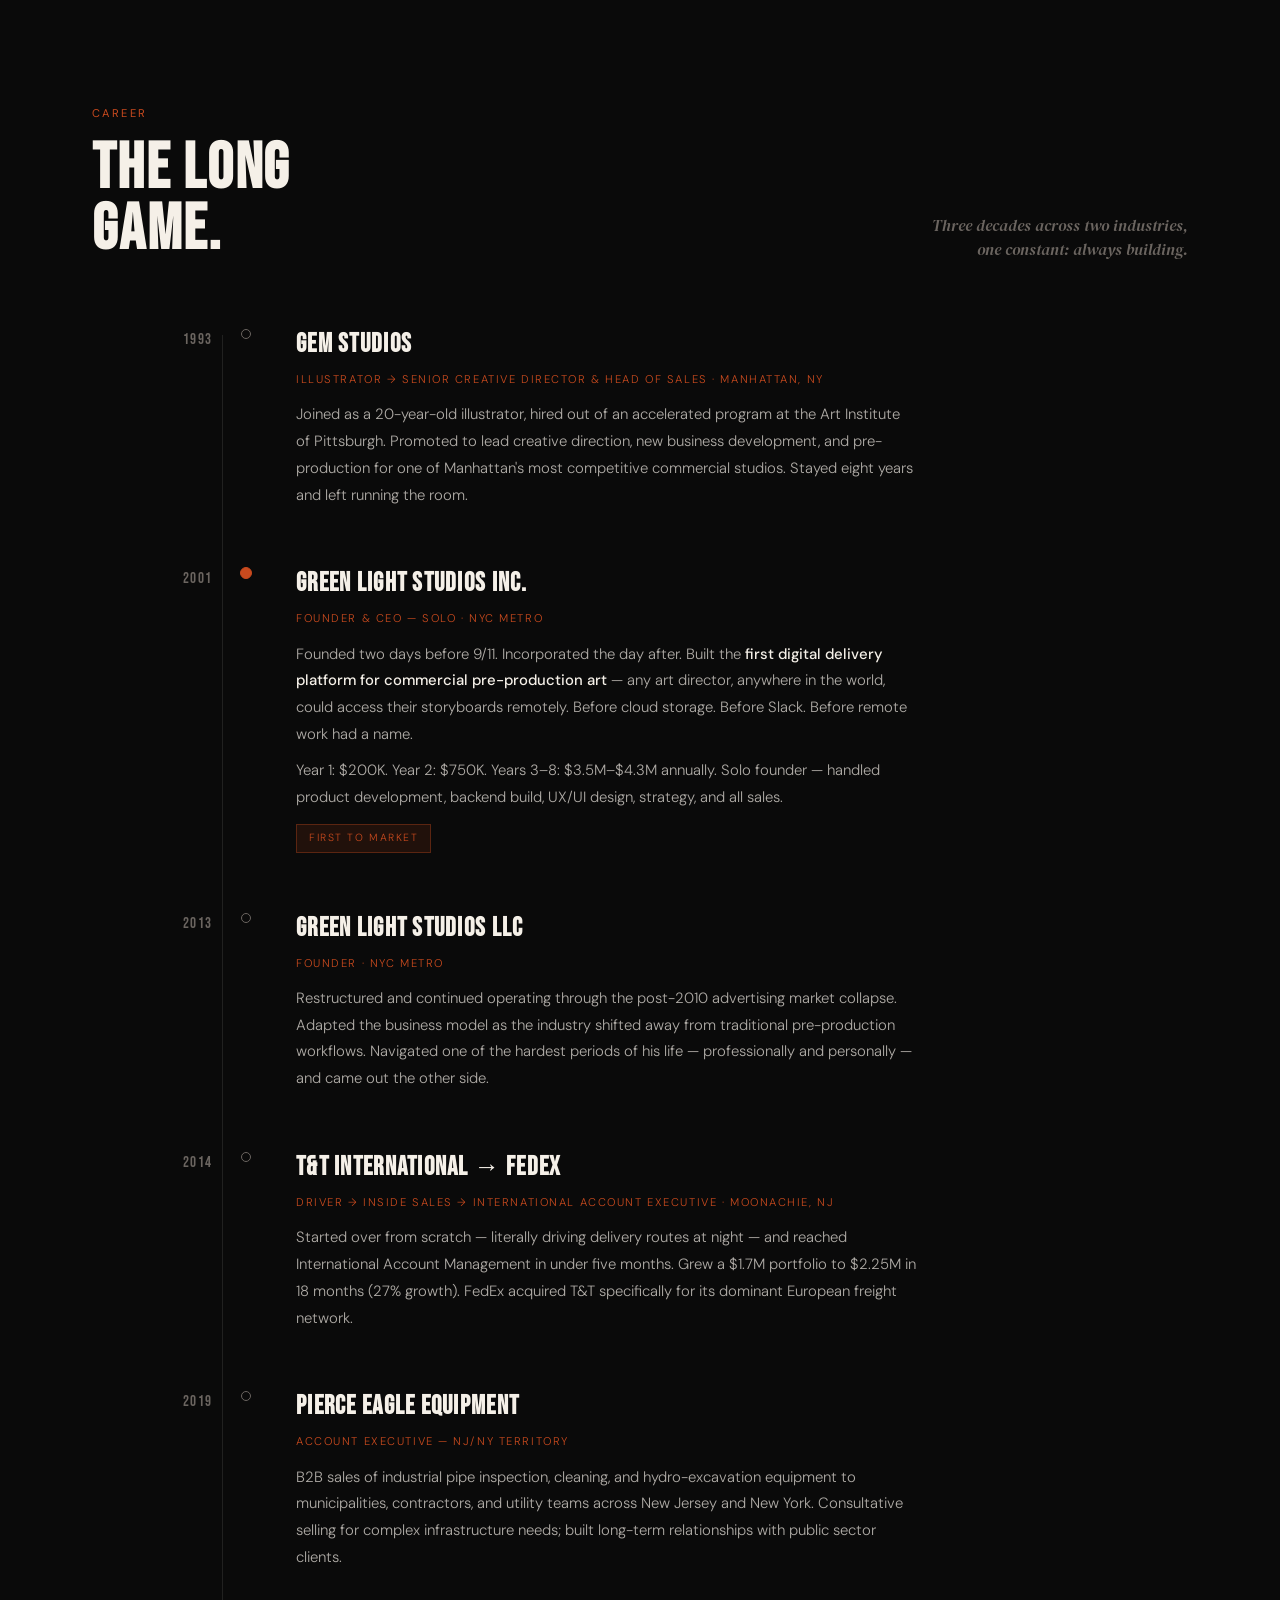
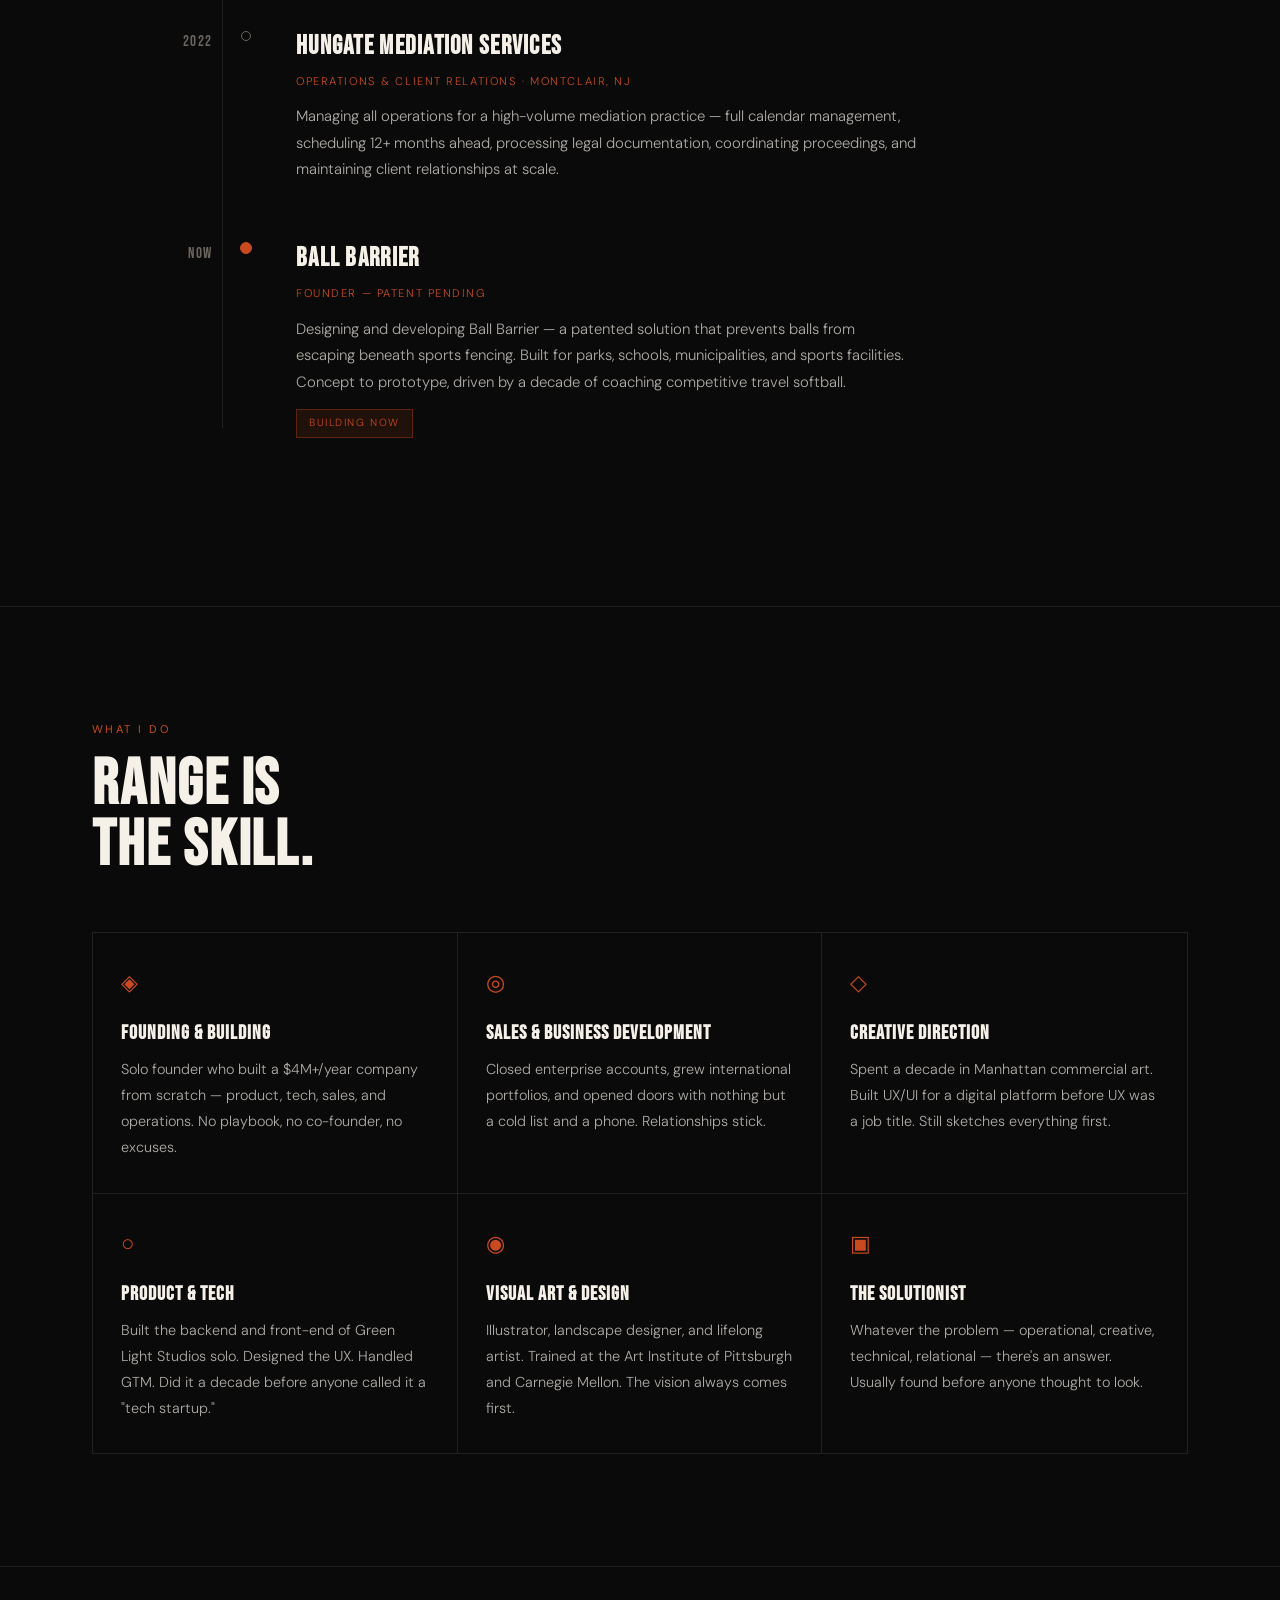
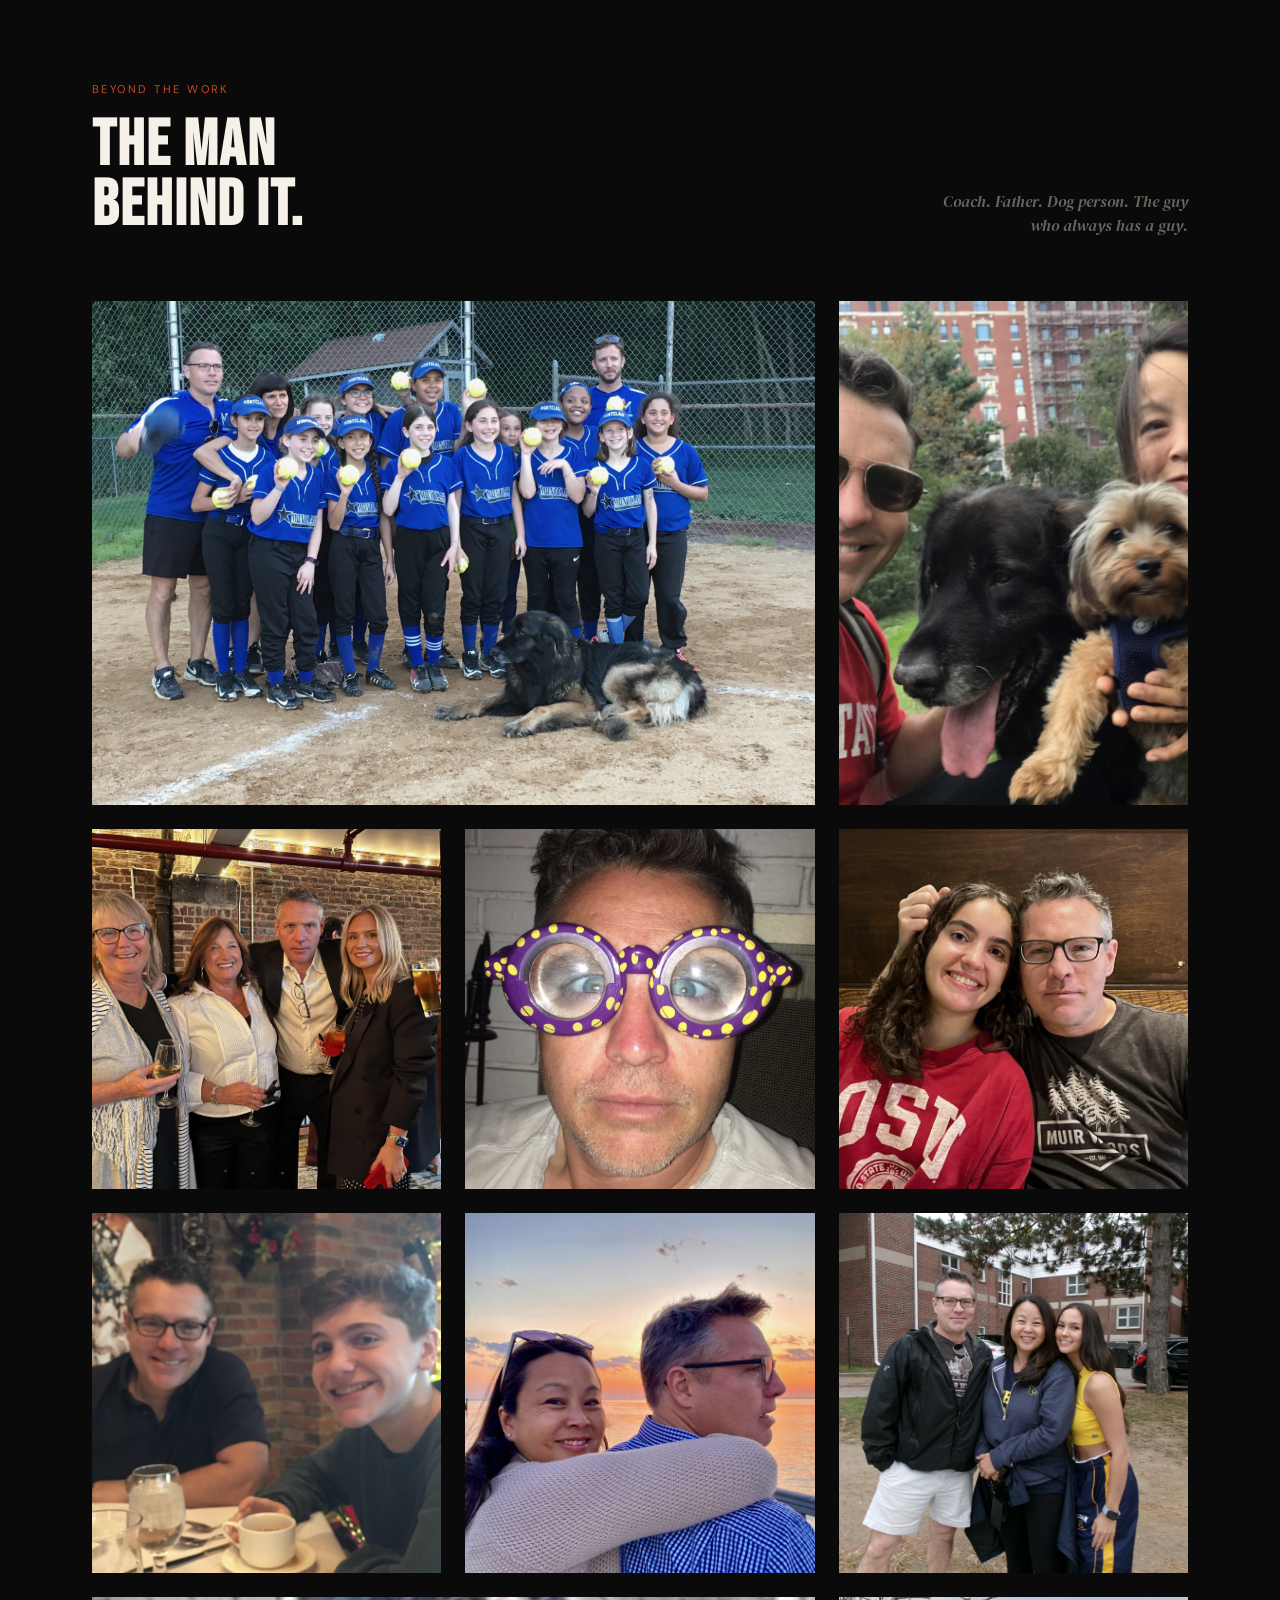
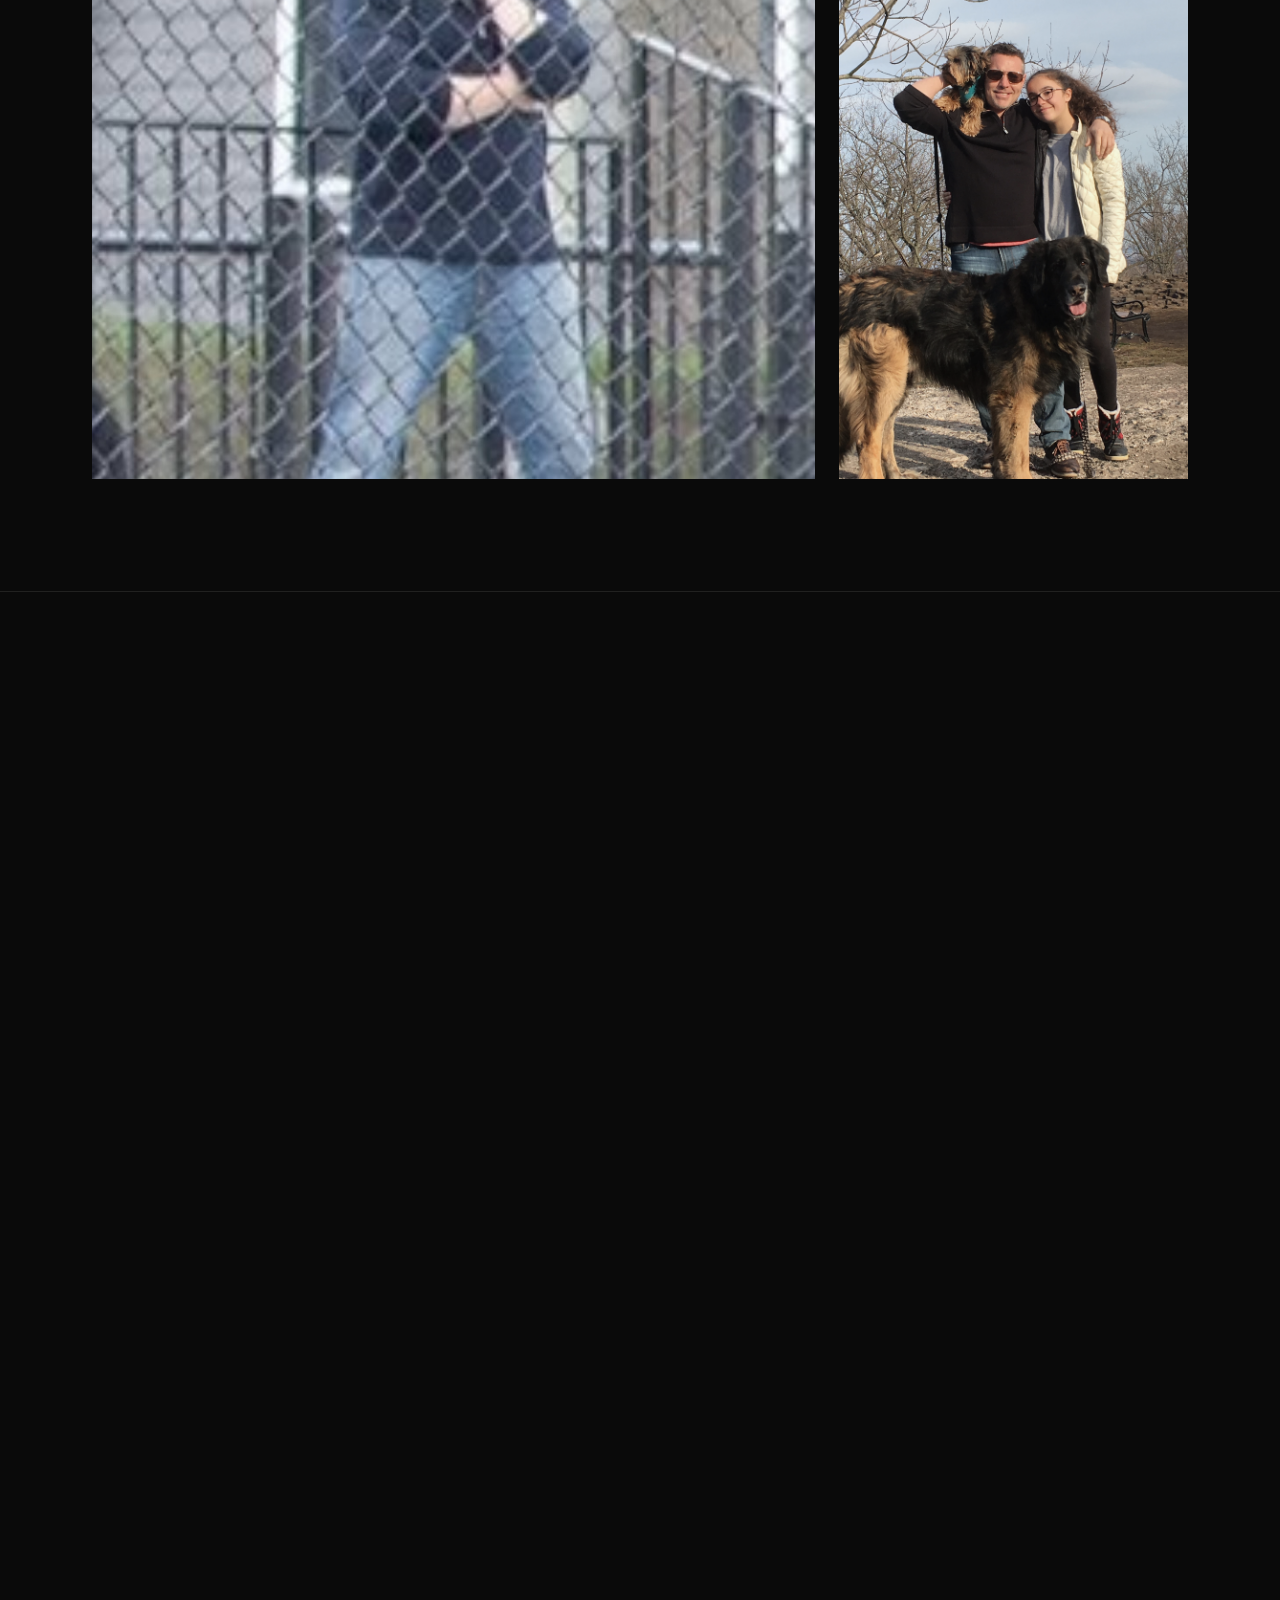
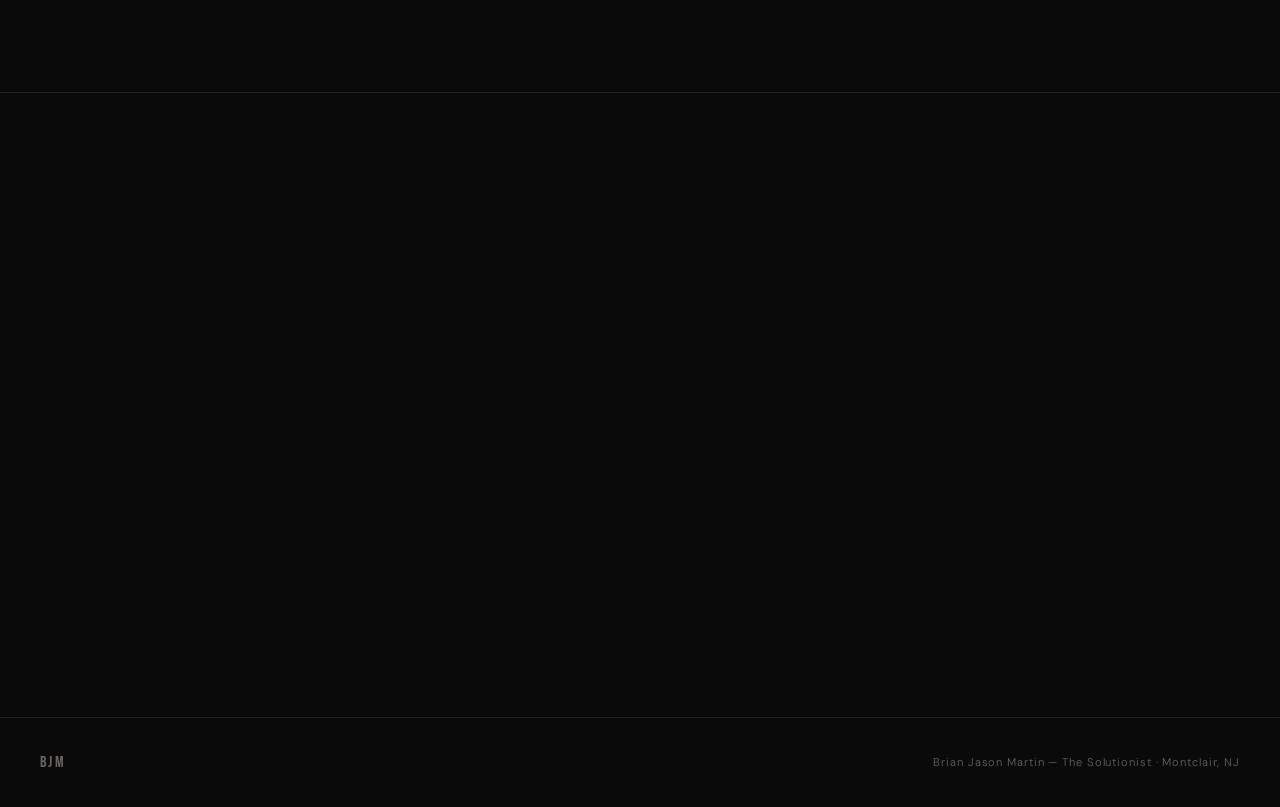
==== commit 290cbc58: "Add photos and expand life section with new cards Co-Authored-By: Claude Sonnet 4.6 <noreply@anthrop" ====
--- a/index.html
+++ b/index.html
@@ -52,7 +52,7 @@
       <a href="#contact" class="btn-primary">Let's build something →</a>
     </div>
     <div class="hero-img-wrap">
-      <img src="images/headshot.jpg" alt="Brian Jason Martin" class="hero-img" />
+      <img src="images/headshot.png" alt="Brian Jason Martin" class="hero-img" />
     </div>
   </section>
 
@@ -199,7 +199,7 @@
           <p class="section-label">Beyond the Work</p>
           <h2>The Man<br />Behind It.</h2>
         </div>
-        <p class="section-aside">Coach. Dog person. Conversationalist. The guy who always has a guy.</p>
+        <p class="section-aside">Coach. Father. Dog person. The guy who always has a guy.</p>
       </div>
       <div class="life-grid">
         <div class="life-card wide">
@@ -231,10 +231,45 @@
           </div>
         </div>
         <div class="life-card">
-          <img src="images/daughter.jpeg" alt="BJ with his daughter" loading="lazy" />
+          <img src="images/daughter2.jpeg" alt="BJ with his daughter" loading="lazy" />
           <div class="life-caption">
             <span class="life-tag">Family</span>
             <p>The foundation. Does the work quietly. Doesn't need the credit.</p>
+          </div>
+        </div>
+        <div class="life-card">
+          <img src="images/son.jpeg" alt="BJ with his son" loading="lazy" />
+          <div class="life-caption">
+            <span class="life-tag">Son</span>
+            <p>Watches everything, says nothing — until he's ready. Chip off the old block.</p>
+          </div>
+        </div>
+        <div class="life-card">
+          <img src="images/bjandpam.jpeg" alt="BJ and Pam" loading="lazy" />
+          <div class="life-caption">
+            <span class="life-tag">Pam</span>
+            <p>The one who gets the real version. Everyone needs that person.</p>
+          </div>
+        </div>
+        <div class="life-card">
+          <img src="images/famumich.jpeg" alt="Family at Michigan" loading="lazy" />
+          <div class="life-caption">
+            <span class="life-tag">Go Blue</span>
+            <p>The kind of trip that doesn't need a reason. Family just goes.</p>
+          </div>
+        </div>
+        <div class="life-card wide">
+          <img src="images/softballdad.jpeg" alt="Coach Dad on the field" loading="lazy" />
+          <div class="life-caption">
+            <span class="life-tag">Coach Dad</span>
+            <p>The best title he's ever held. Bar none.</p>
+          </div>
+        </div>
+        <div class="life-card">
+          <img src="images/dogs2.jpeg" alt="BJ's dogs" loading="lazy" />
+          <div class="life-caption">
+            <span class="life-tag">The Pack</span>
+            <p>Two is better than one. Obviously.</p>
           </div>
         </div>
       </div>
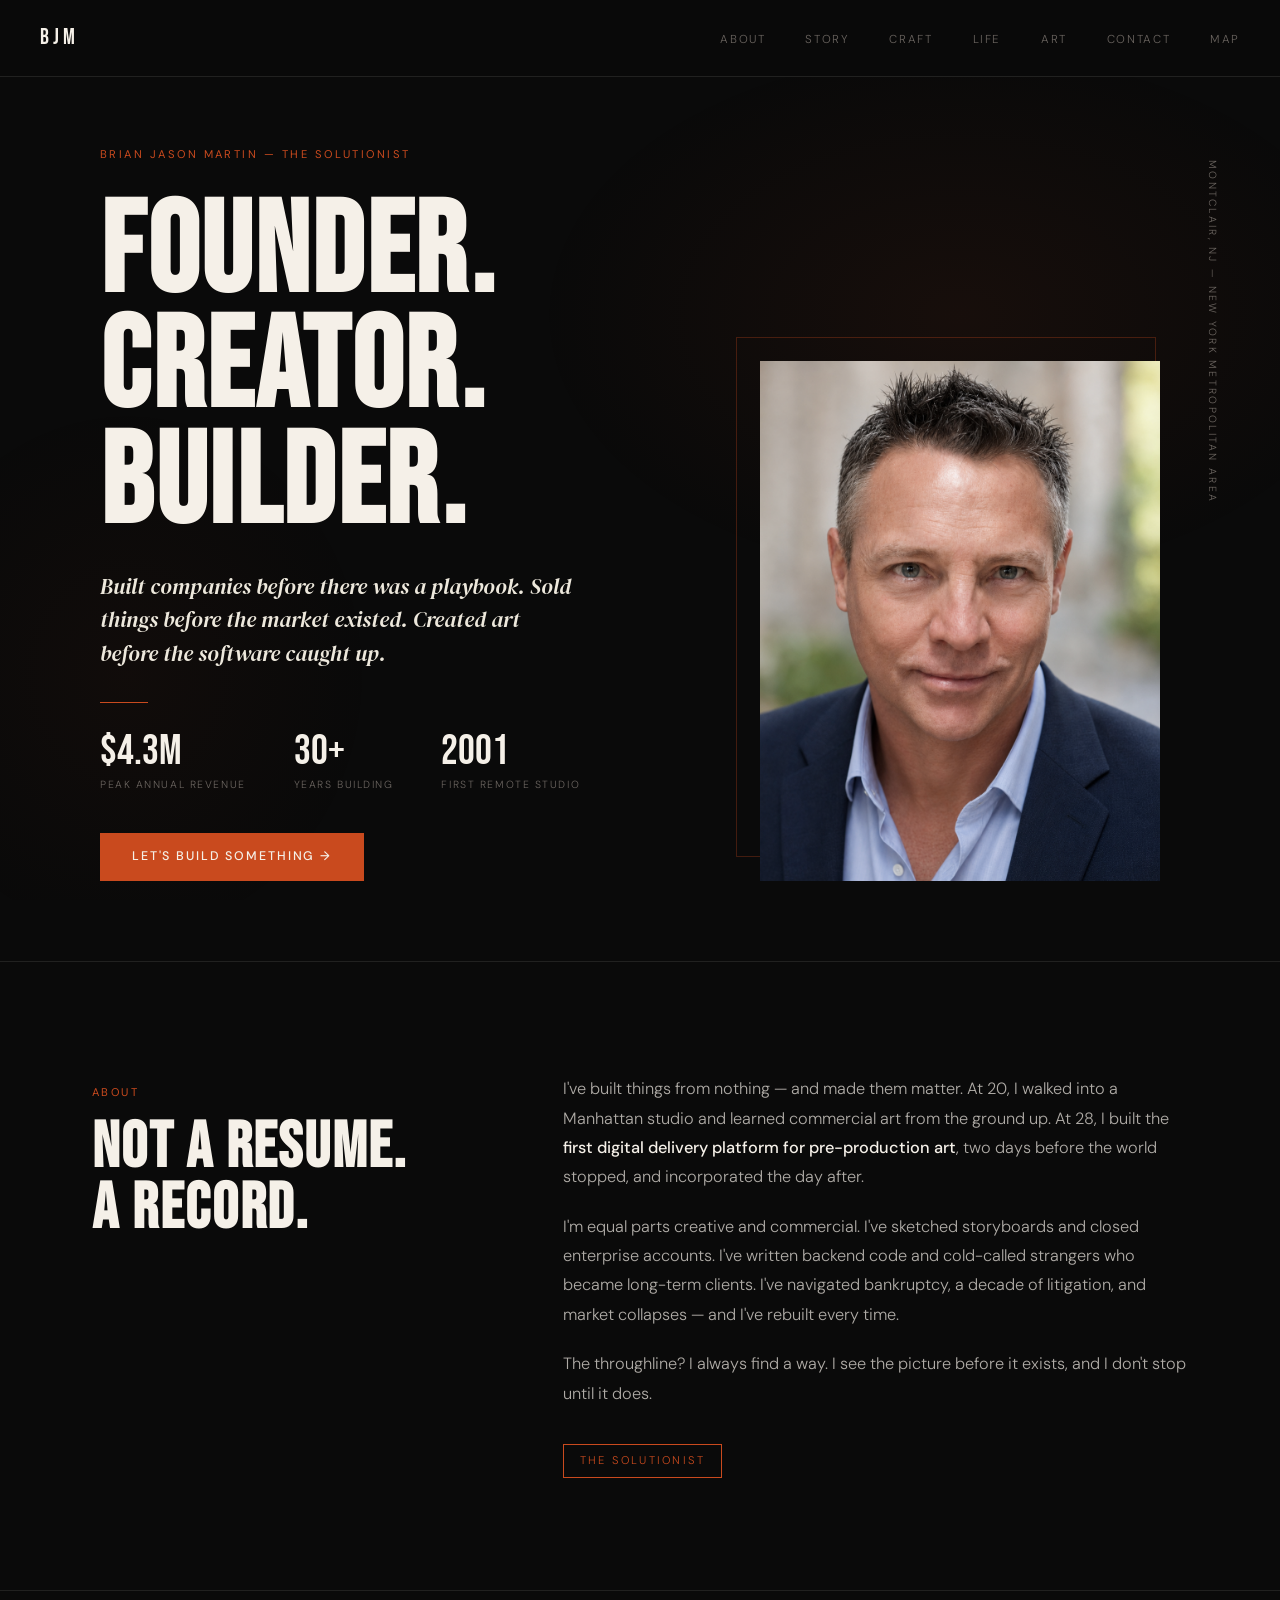
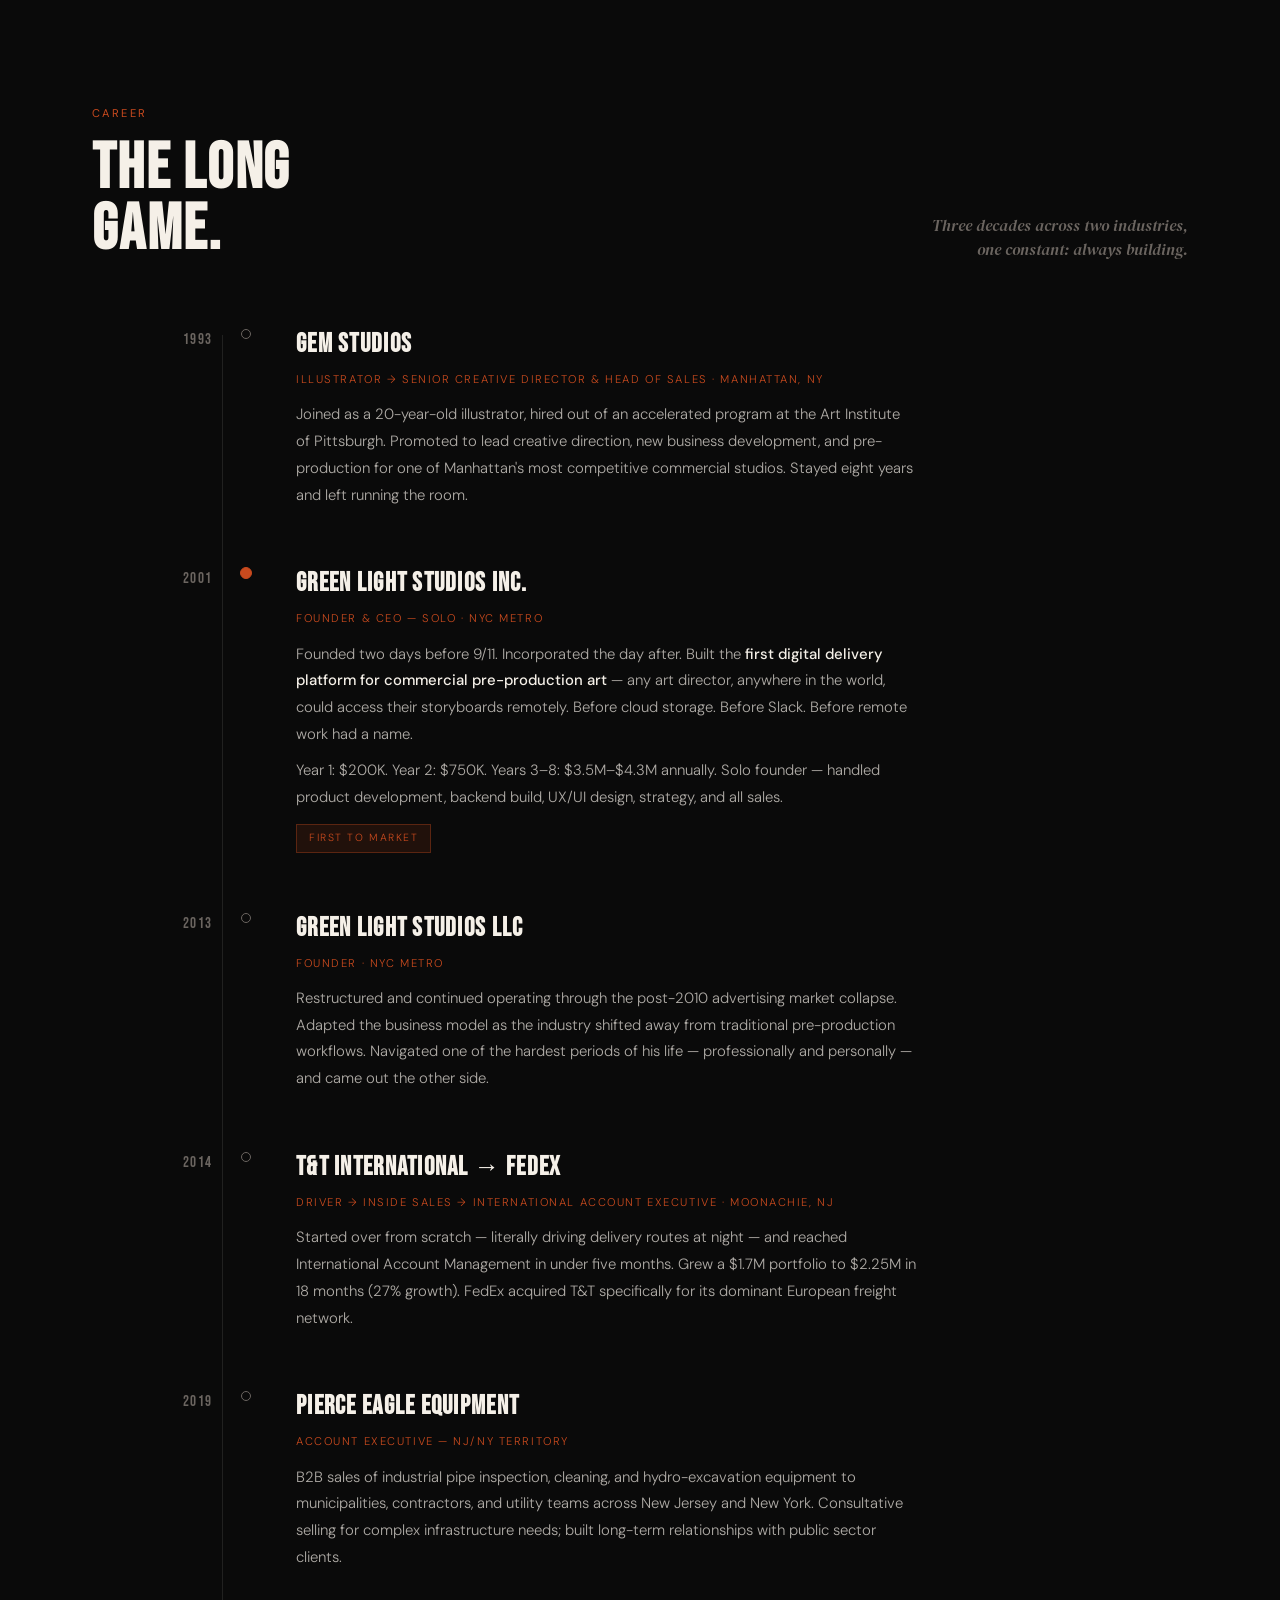
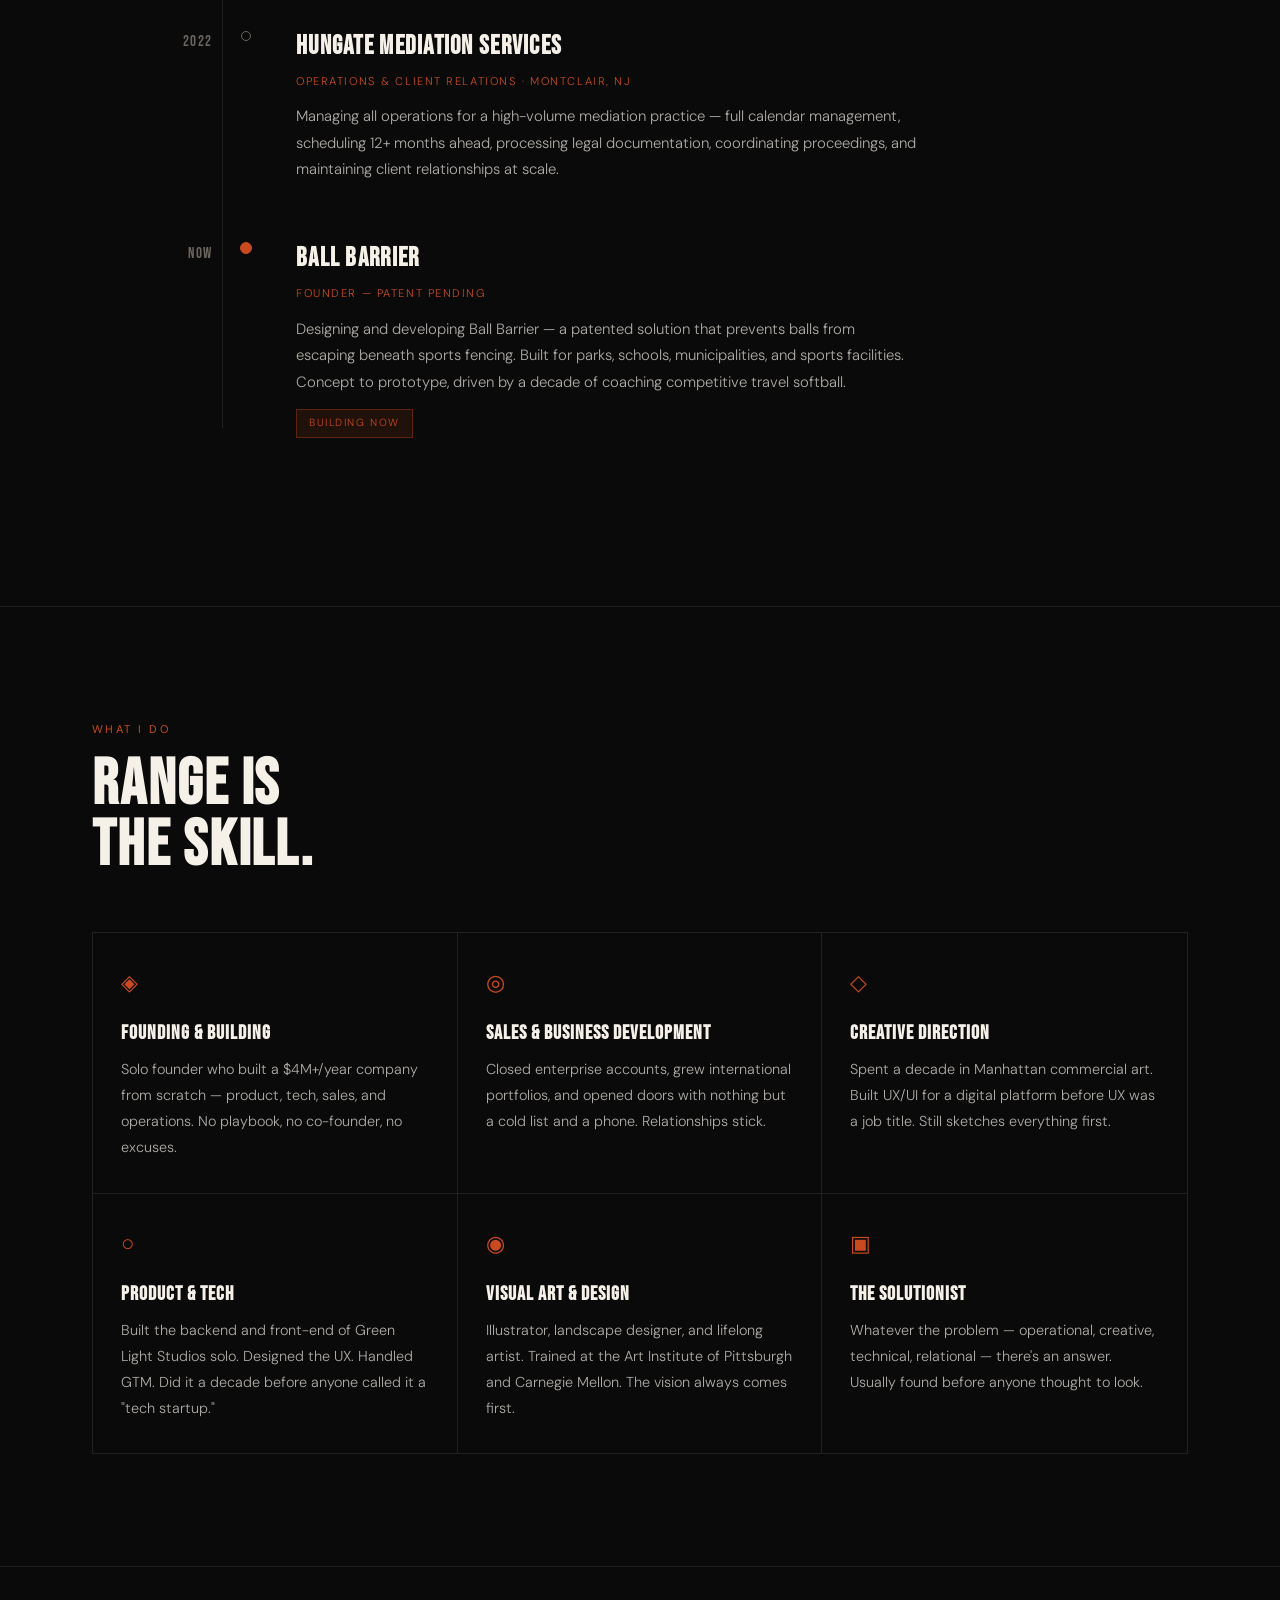
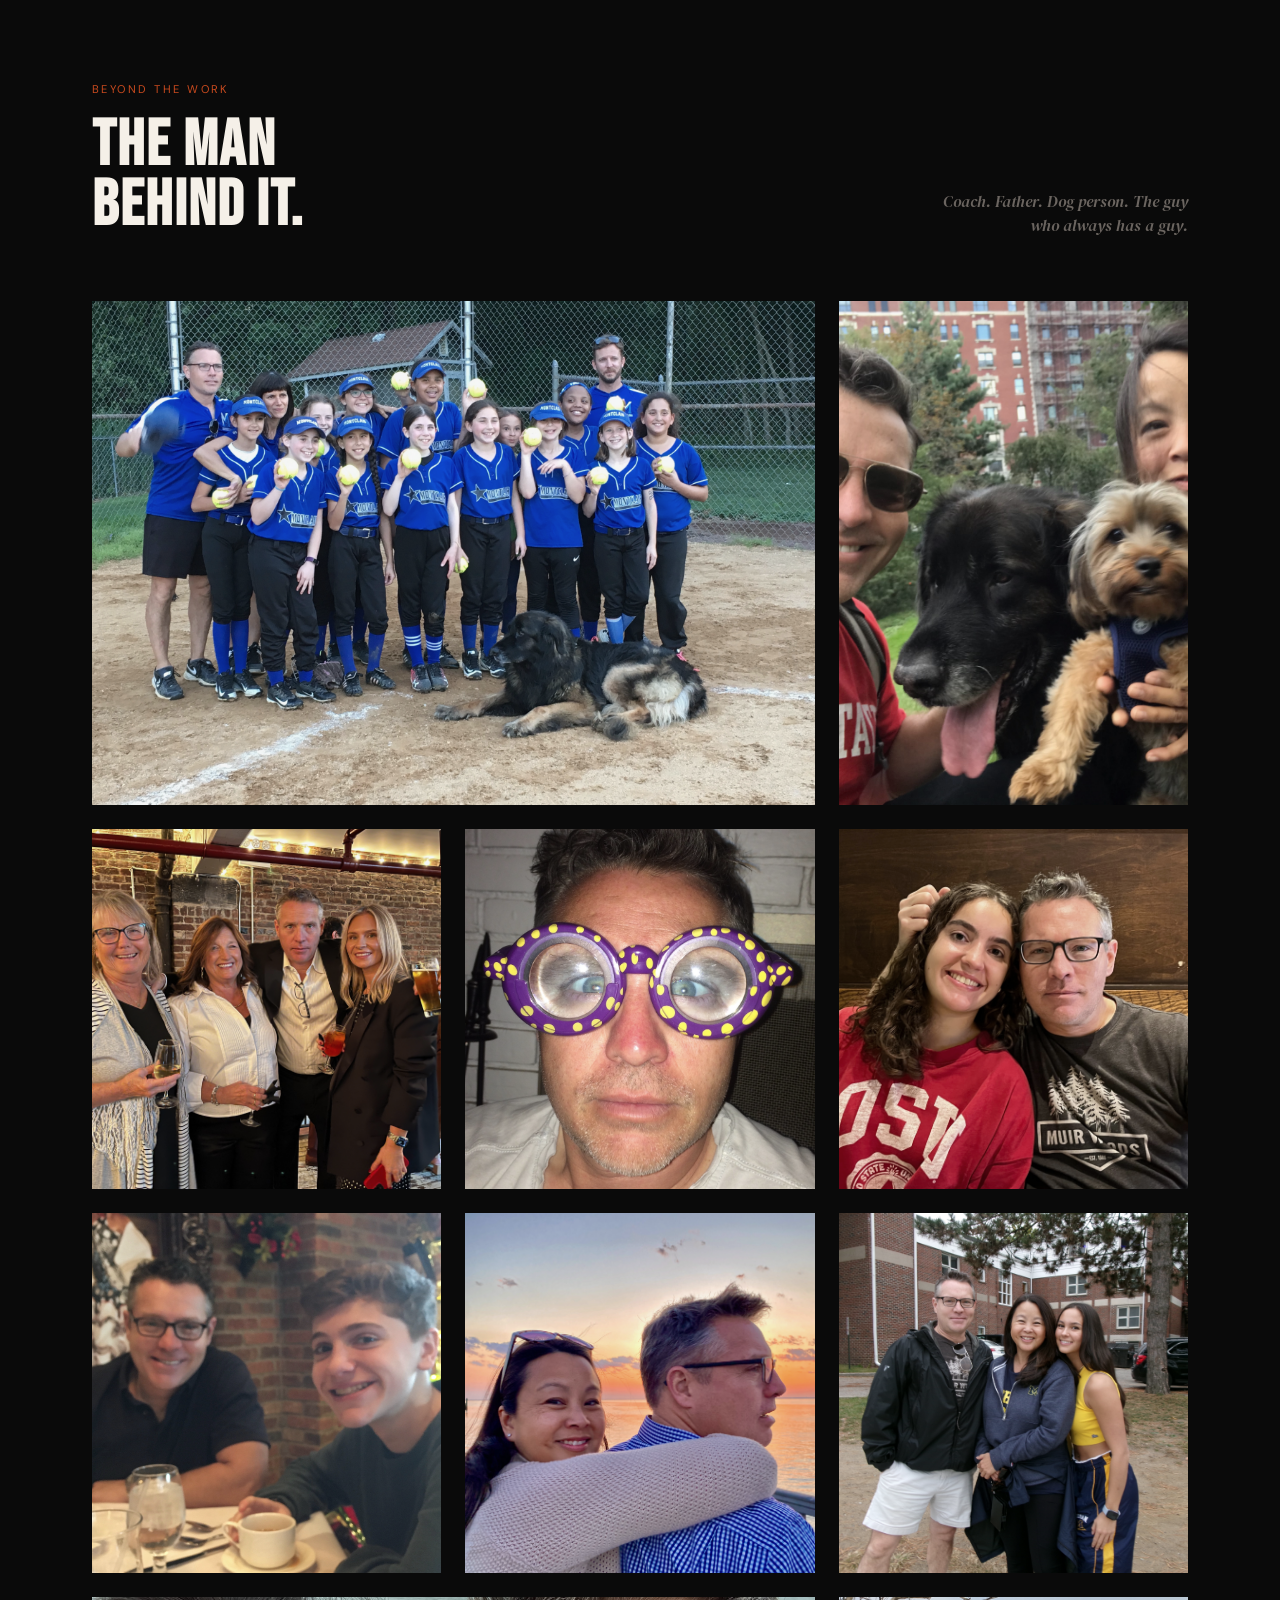
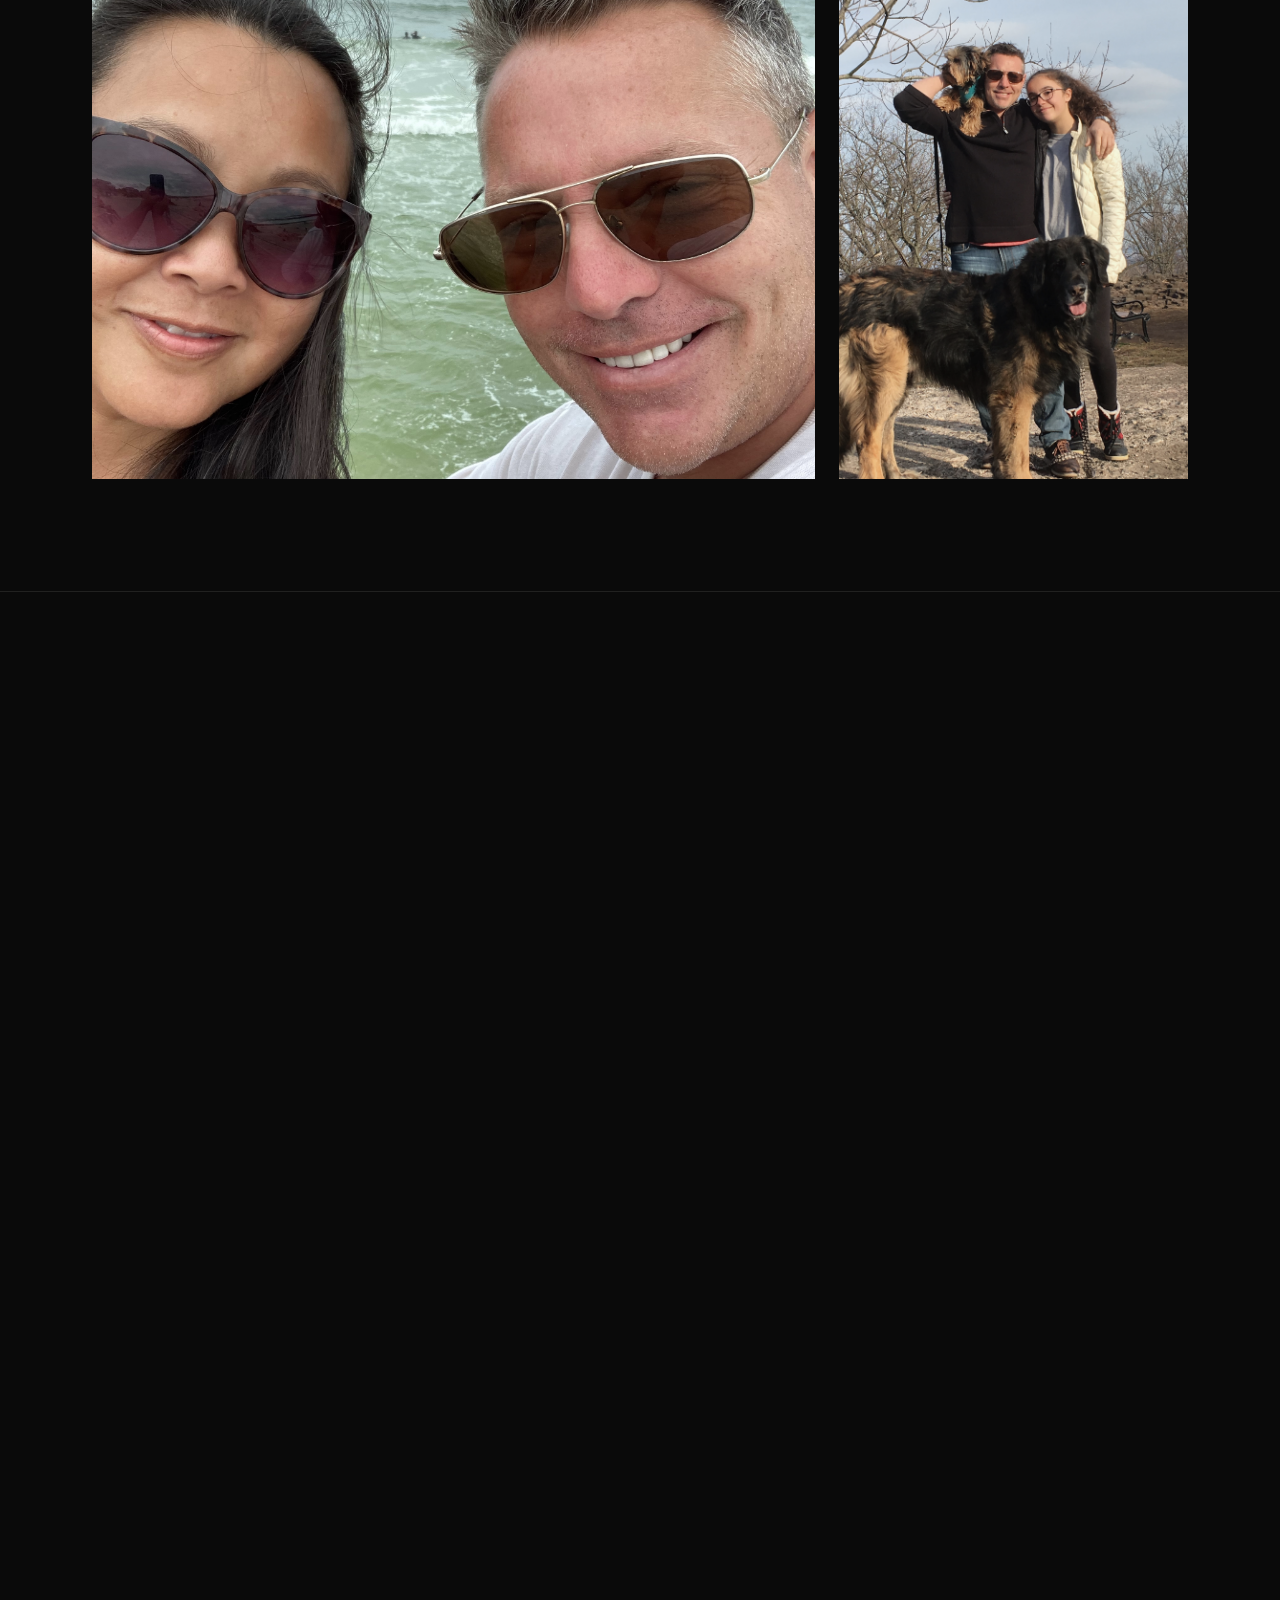
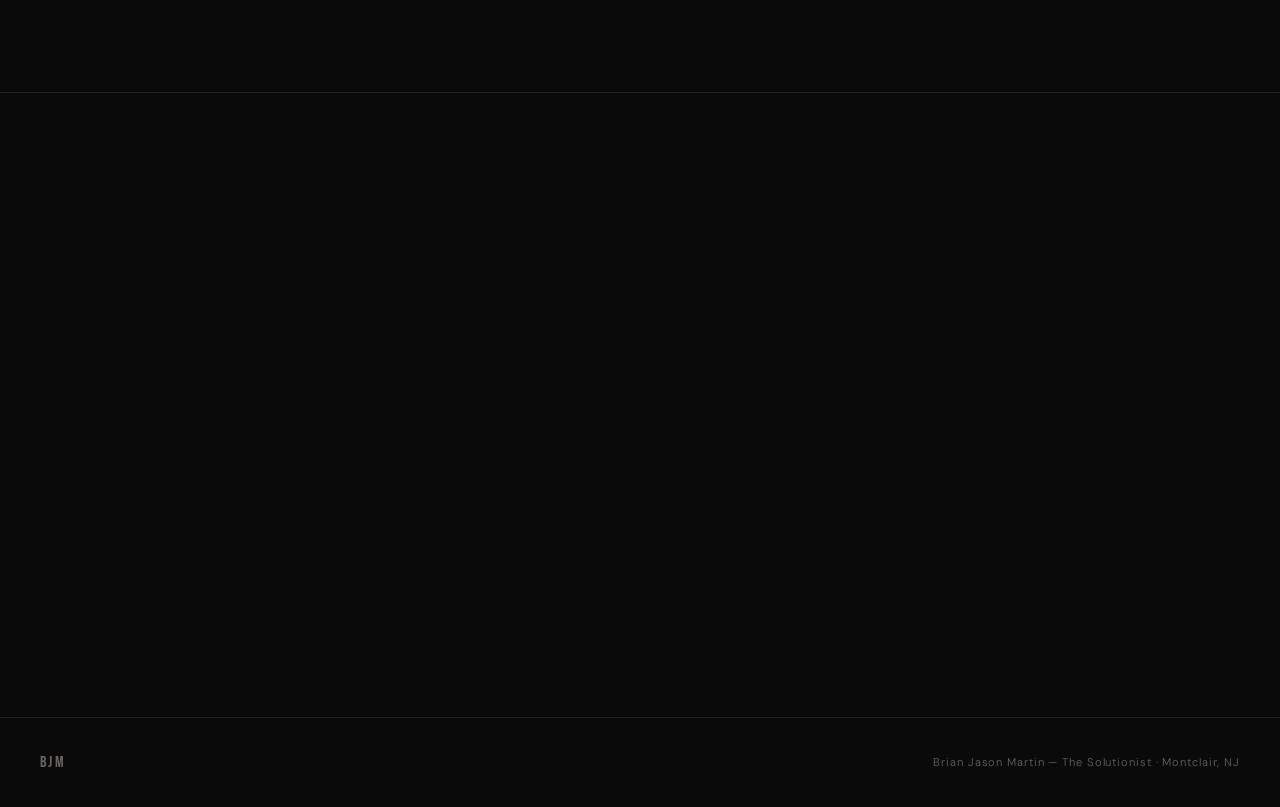
==== commit 66f2a985: "Add /map page with Supabase + Leaflet, Vercel API routes - map.html / map.css / map.js — full intera" ====
--- a/index.html
+++ b/index.html
@@ -24,6 +24,7 @@
       <li><a href="#life">Life</a></li>
       <li><a href="#art">Art</a></li>
       <li><a href="#contact">Contact</a></li>
+      <li><a href="/map">Map</a></li>
     </ul>
   </nav>
 
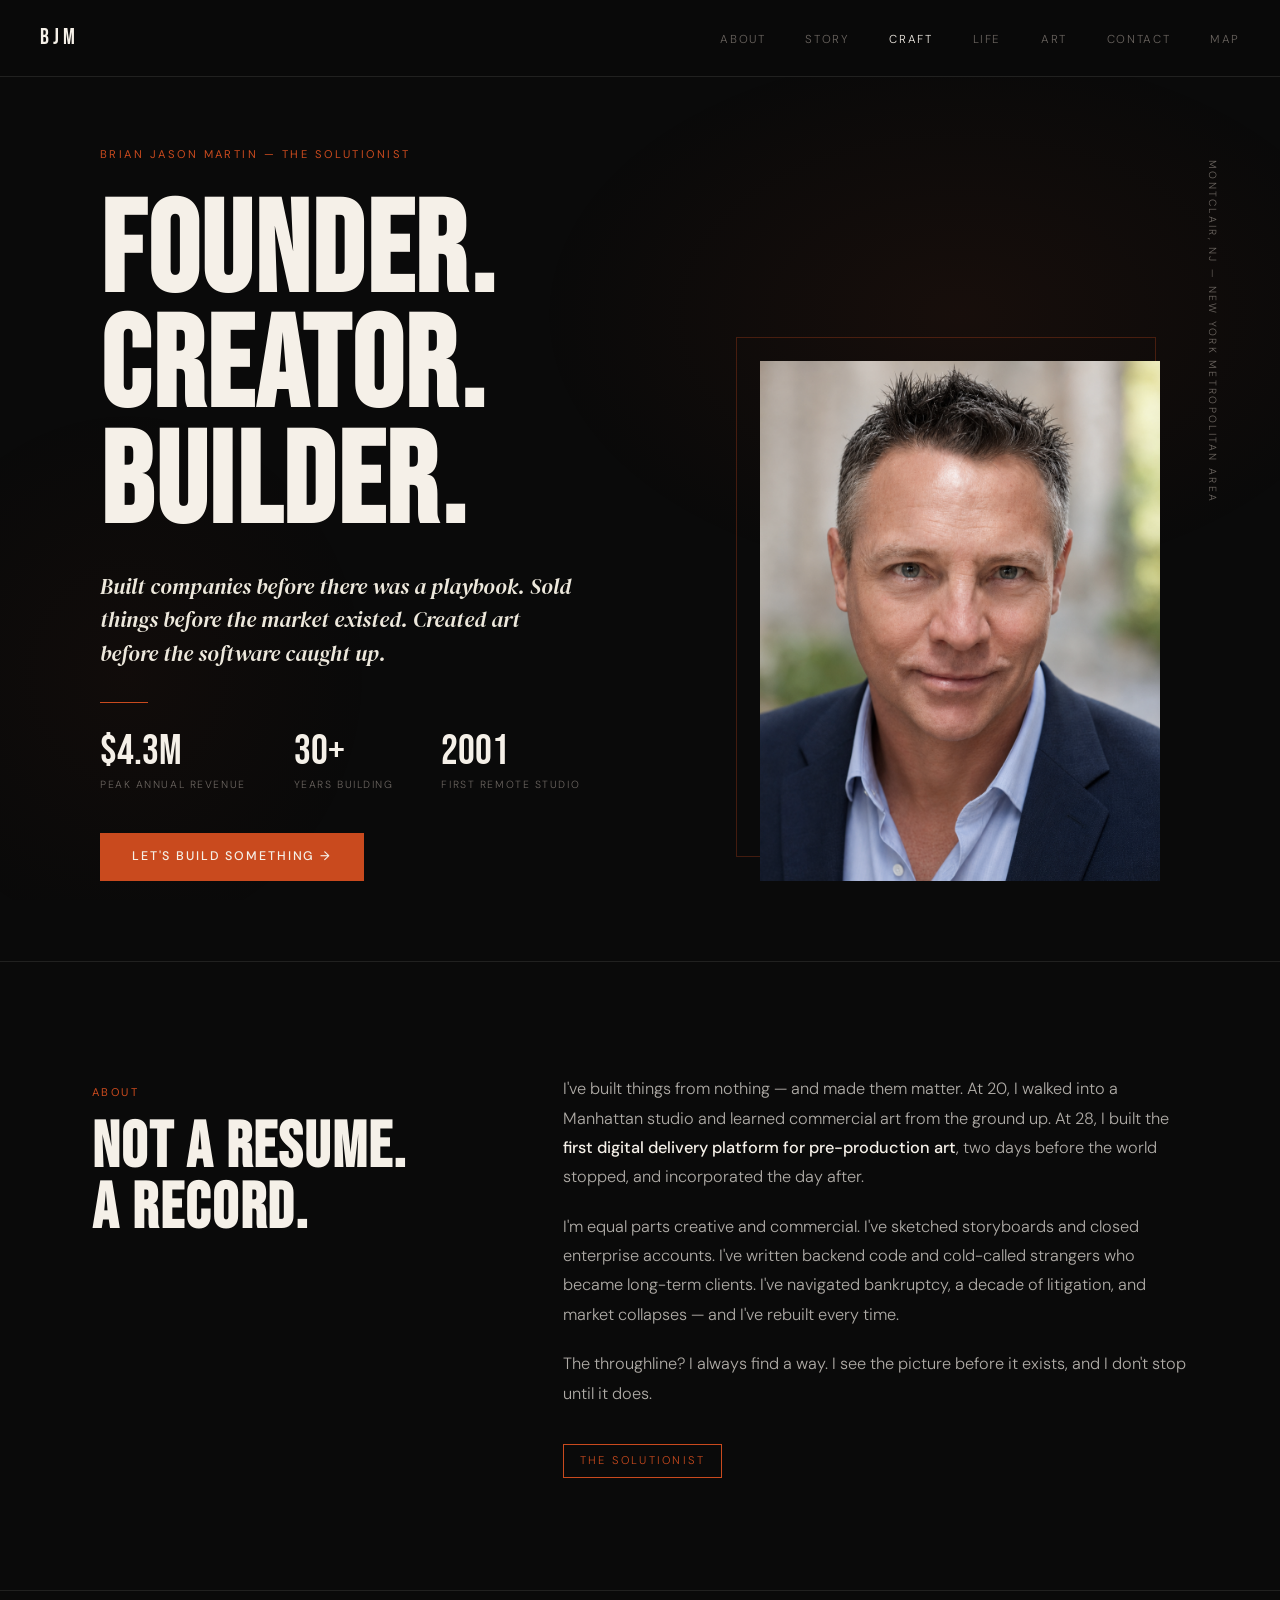
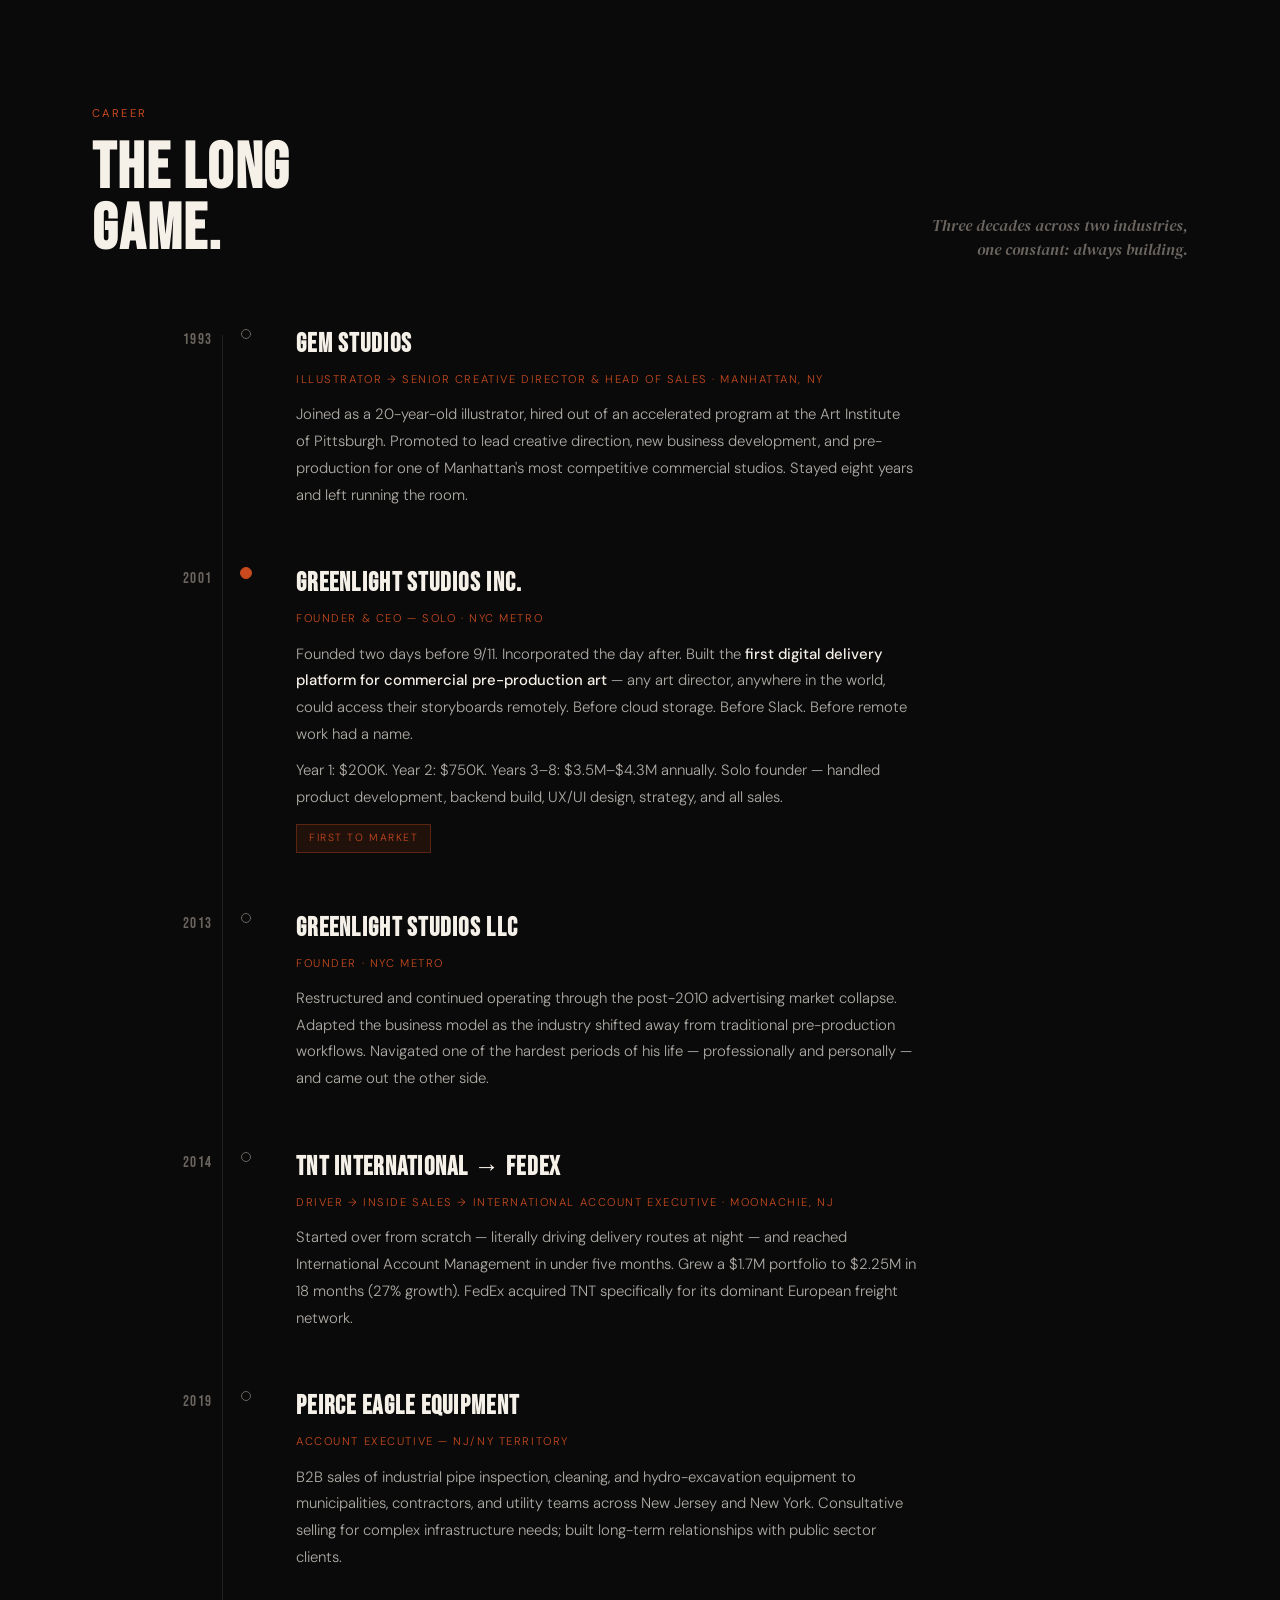
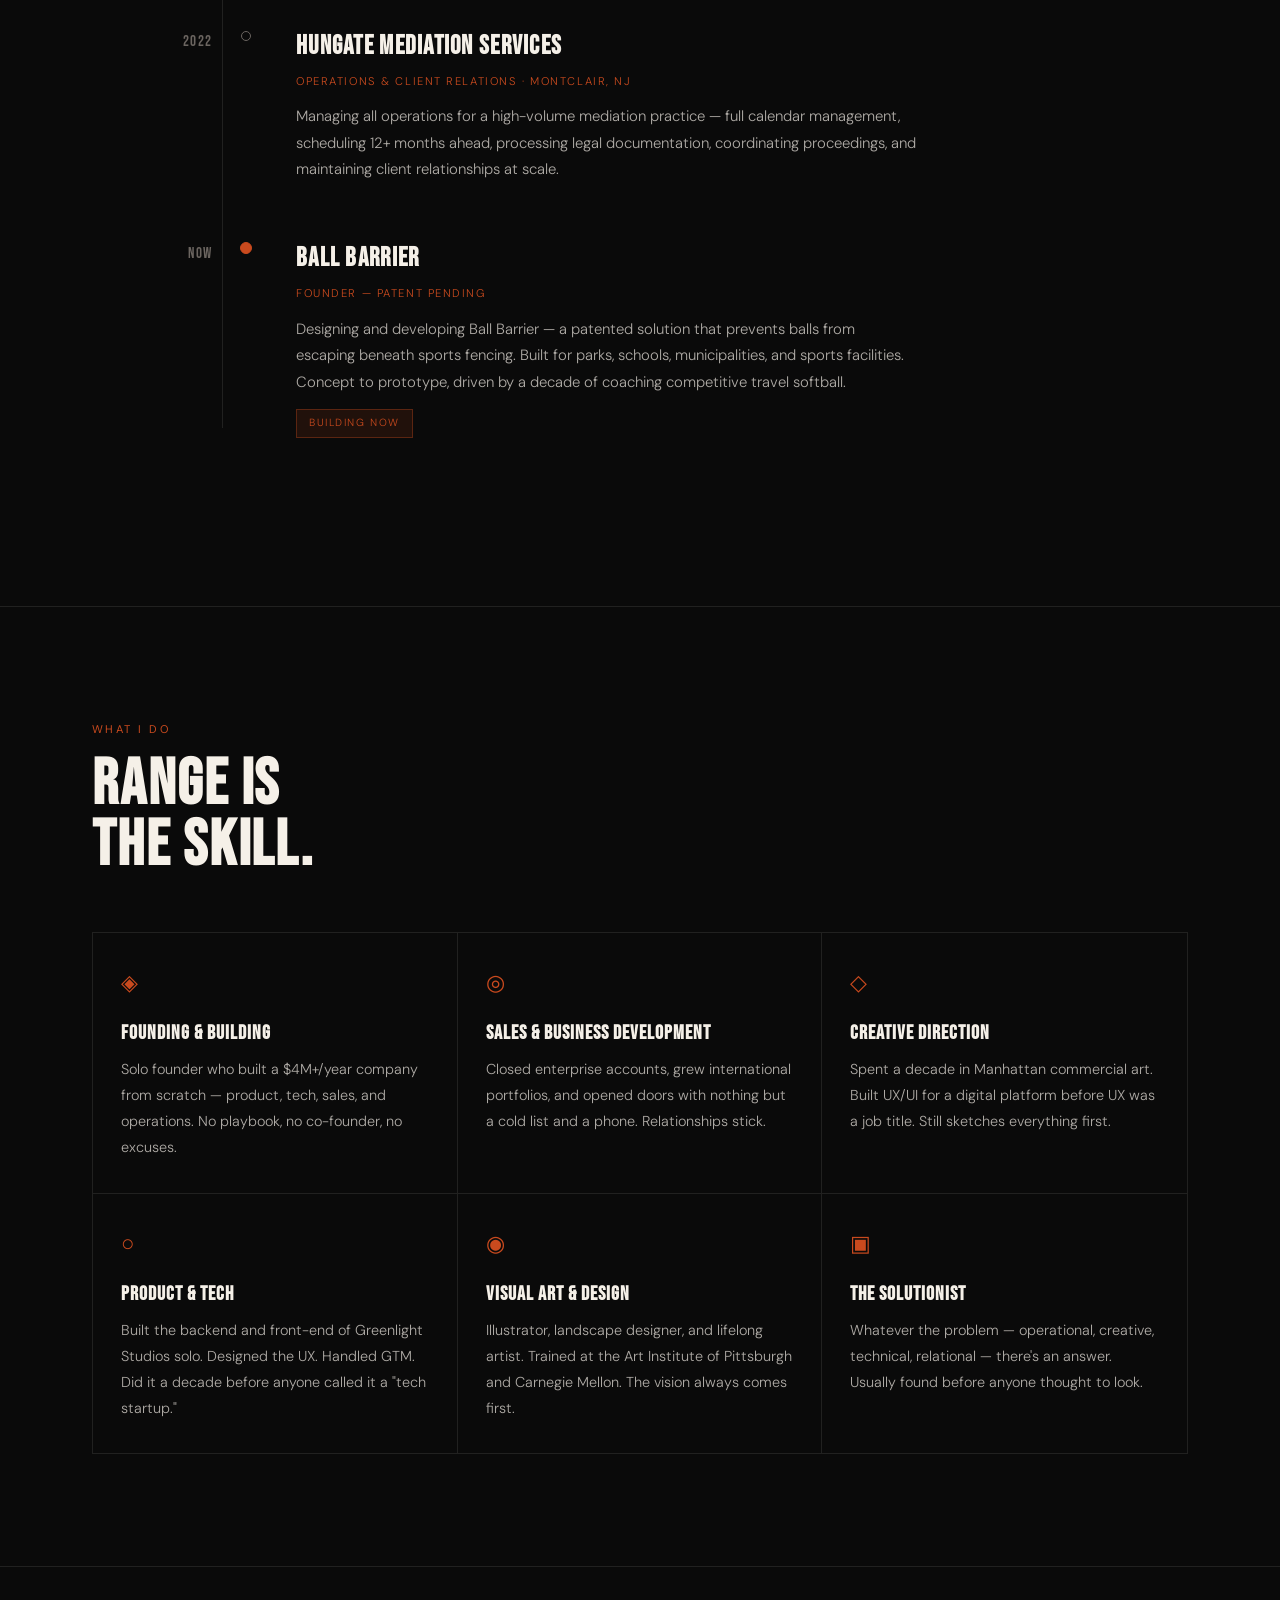
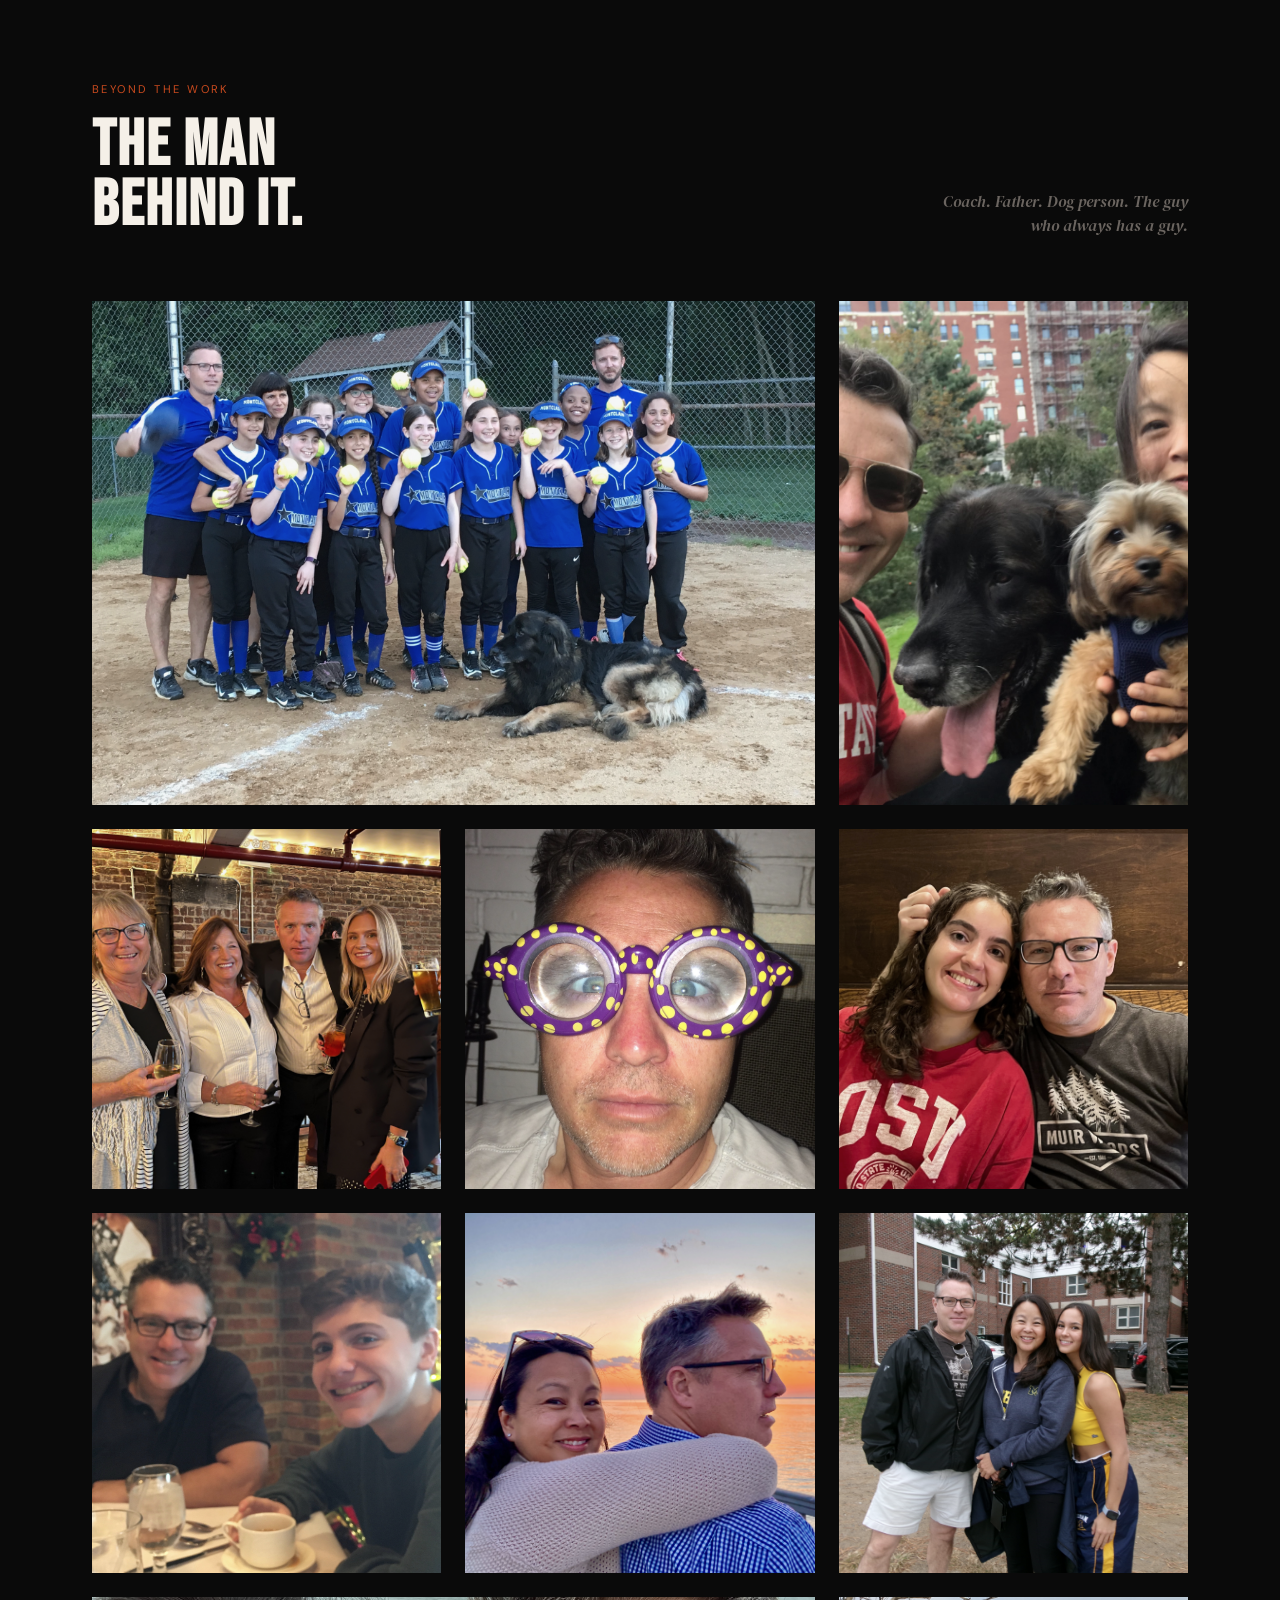
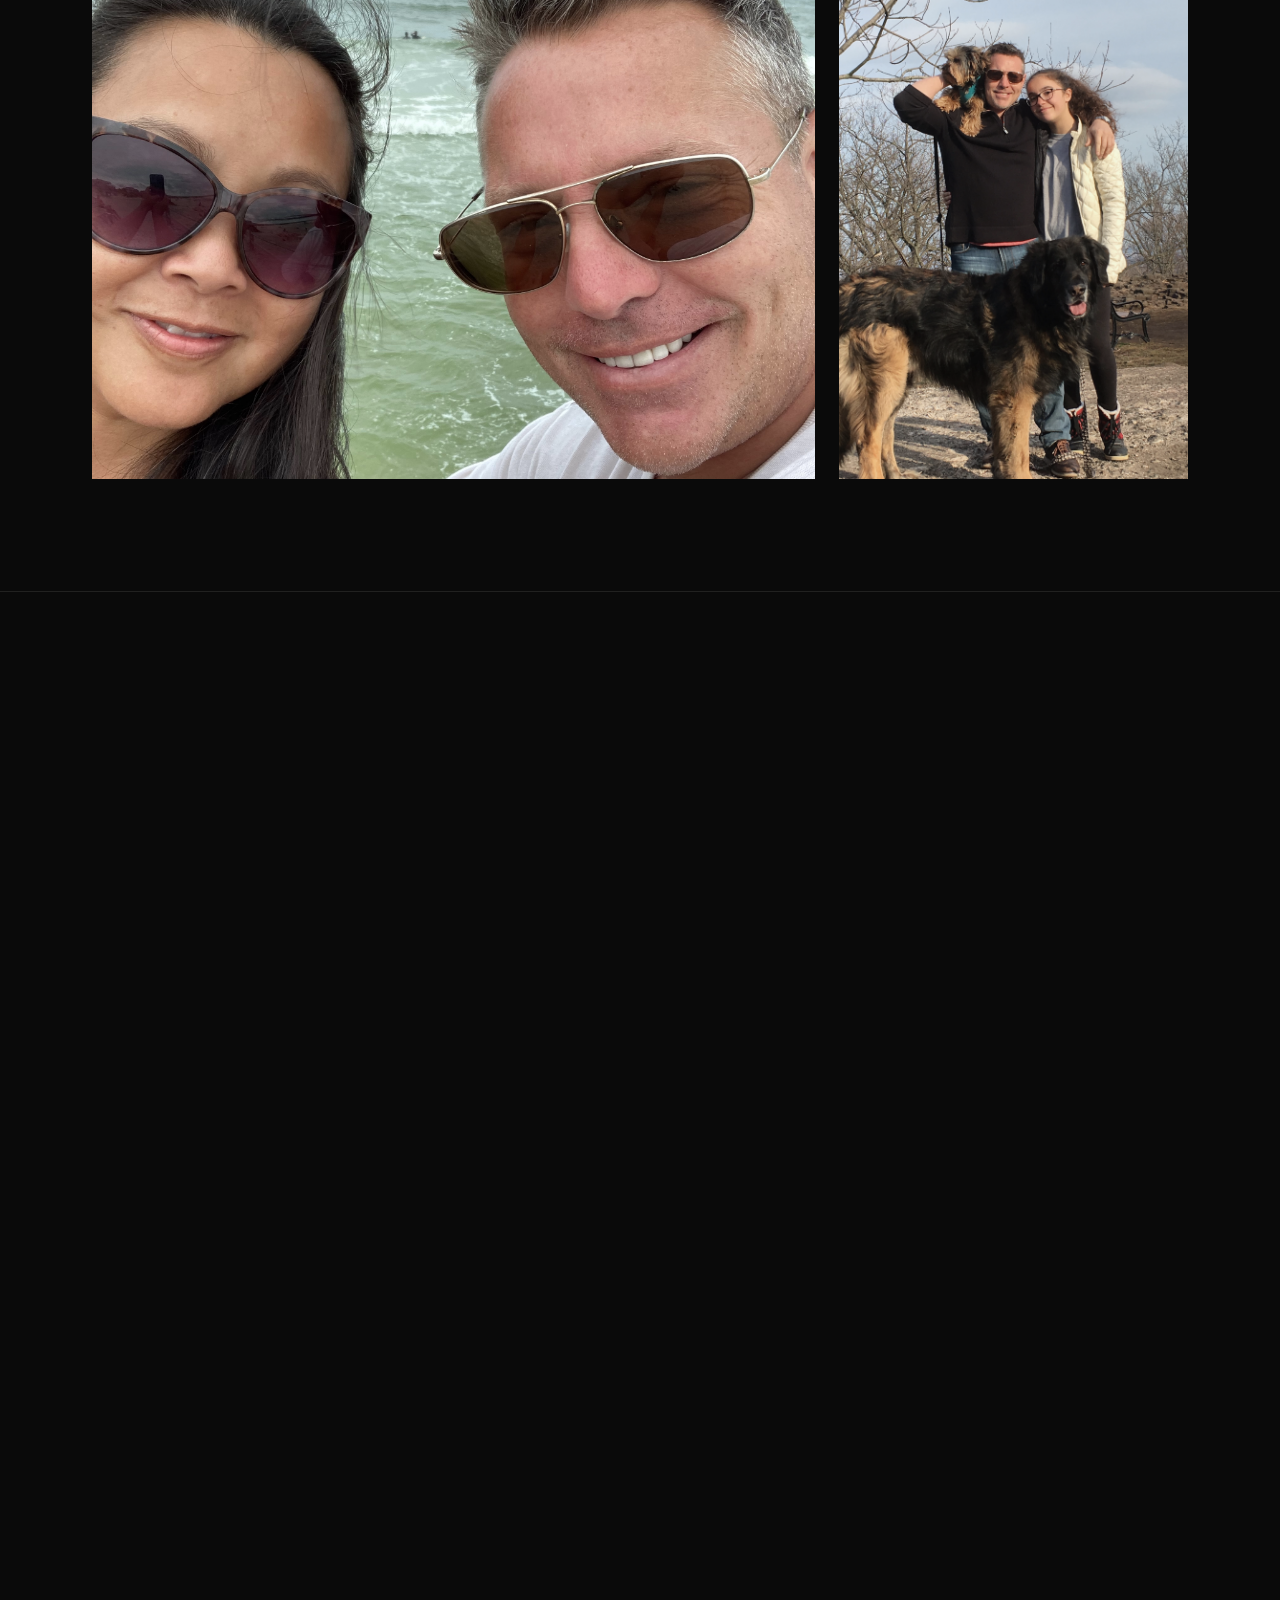
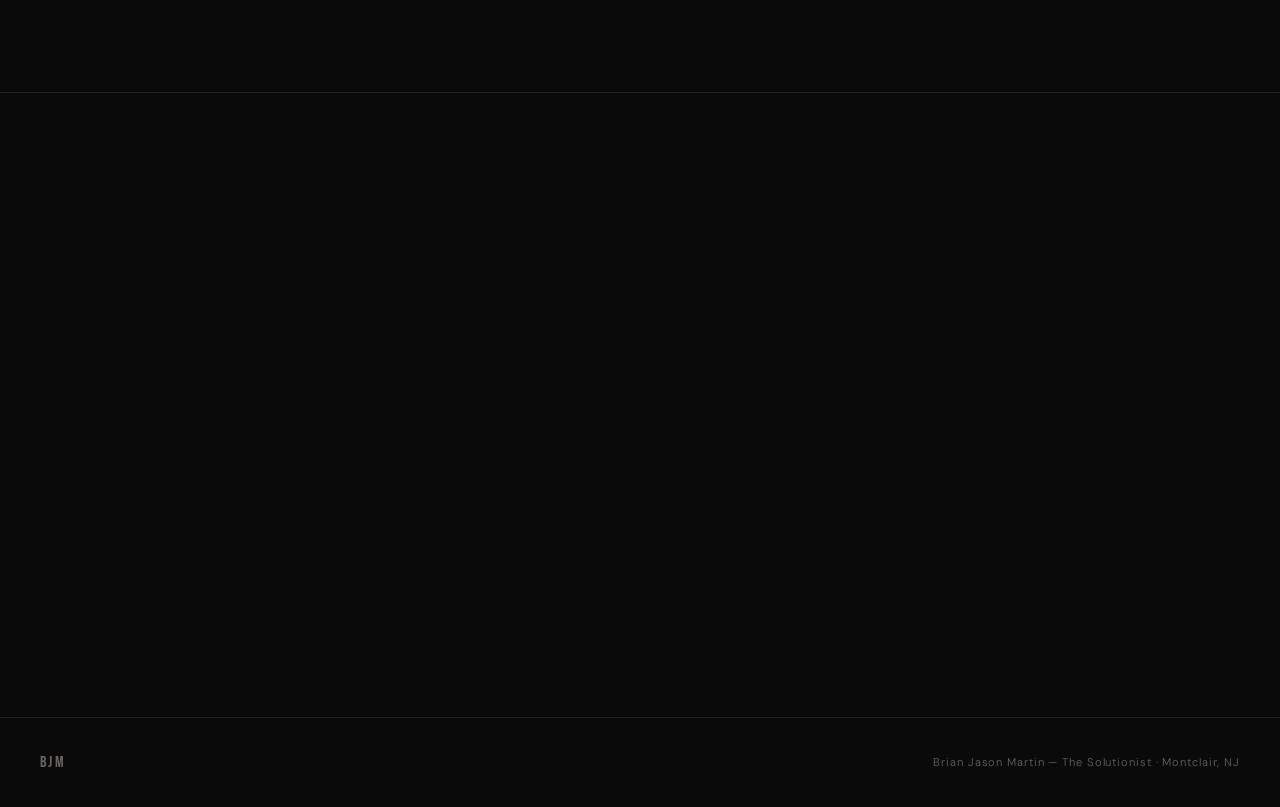
==== commit 8fda5709: "Fix company names: Greenlight, TNT International, Peirce Eagle Co-Authored-By: Claude Sonnet 4.6 <no" ====
--- a/index.html
+++ b/index.html
@@ -5,6 +5,27 @@
   <meta name="viewport" content="width=device-width, initial-scale=1.0" />
   <title>Brian Jason Martin — The Solutionist</title>
   <meta name="description" content="Brian Jason Martin — Founder, Creative Entrepreneur, and Builder. NYC Metro. Three decades of building things from scratch." />
+
+  <!-- Favicon -->
+  <link rel="icon" type="image/svg+xml" href="/favicon.svg" />
+  <link rel="shortcut icon" href="/favicon.svg" />
+
+  <!-- Open Graph / LinkedIn -->
+  <meta property="og:type"        content="website" />
+  <meta property="og:url"         content="https://bjmartin.com/" />
+  <meta property="og:title"       content="Brian Jason Martin — The Solutionist" />
+  <meta property="og:description" content="Founder, Creative Entrepreneur, and Builder. NYC Metro. Three decades of building things from scratch." />
+  <meta property="og:image"       content="https://bjmartin.com/og-image.png" />
+  <meta property="og:image:width"  content="1200" />
+  <meta property="og:image:height" content="630" />
+  <meta property="og:image:alt"   content="BJM — Brian Jason Martin" />
+
+  <!-- Twitter Card (also used by some crawlers) -->
+  <meta name="twitter:card"        content="summary_large_image" />
+  <meta name="twitter:title"       content="Brian Jason Martin — The Solutionist" />
+  <meta name="twitter:description" content="Founder. Creator. Builder. NYC Metro." />
+  <meta name="twitter:image"       content="https://bjmartin.com/og-image.png" />
+
   <link rel="preconnect" href="https://fonts.googleapis.com" />
   <link rel="preconnect" href="https://fonts.gstatic.com" crossorigin />
   <link href="https://fonts.googleapis.com/css2?family=Bebas+Neue&family=DM+Serif+Display:ital@0;1&family=DM+Sans:ital,wght@0,300;0,400;0,500;1,300&display=swap" rel="stylesheet" />
@@ -95,7 +116,7 @@
           <div class="tl-year">2001</div>
           <div class="tl-dot featured-dot"></div>
           <div class="tl-entry">
-            <h3>Green Light Studios Inc.</h3>
+            <h3>Greenlight Studios Inc.</h3>
             <p class="tl-role">Founder & CEO — Solo · NYC Metro</p>
             <p class="tl-desc">Founded two days before 9/11. Incorporated the day after. Built the <strong>first digital delivery platform for commercial pre-production art</strong> — any art director, anywhere in the world, could access their storyboards remotely. Before cloud storage. Before Slack. Before remote work had a name.</p>
             <p class="tl-desc" style="margin-top: 0.6rem;">Year 1: $200K. Year 2: $750K. Years 3–8: $3.5M–$4.3M annually. Solo founder — handled product development, backend build, UX/UI design, strategy, and all sales.</p>
@@ -106,7 +127,7 @@
           <div class="tl-year">2013</div>
           <div class="tl-dot"></div>
           <div class="tl-entry">
-            <h3>Green Light Studios LLC</h3>
+            <h3>Greenlight Studios LLC</h3>
             <p class="tl-role">Founder · NYC Metro</p>
             <p class="tl-desc">Restructured and continued operating through the post-2010 advertising market collapse. Adapted the business model as the industry shifted away from traditional pre-production workflows. Navigated one of the hardest periods of his life — professionally and personally — and came out the other side.</p>
           </div>
@@ -115,16 +136,16 @@
           <div class="tl-year">2014</div>
           <div class="tl-dot"></div>
           <div class="tl-entry">
-            <h3>T&amp;T International → FedEx</h3>
+            <h3>TNT International → FedEx</h3>
             <p class="tl-role">Driver → Inside Sales → International Account Executive · Moonachie, NJ</p>
-            <p class="tl-desc">Started over from scratch — literally driving delivery routes at night — and reached International Account Management in under five months. Grew a $1.7M portfolio to $2.25M in 18 months (27% growth). FedEx acquired T&amp;T specifically for its dominant European freight network.</p>
+            <p class="tl-desc">Started over from scratch — literally driving delivery routes at night — and reached International Account Management in under five months. Grew a $1.7M portfolio to $2.25M in 18 months (27% growth). FedEx acquired TNT specifically for its dominant European freight network.</p>
           </div>
         </div>
         <div class="tl-row">
           <div class="tl-year">2019</div>
           <div class="tl-dot"></div>
           <div class="tl-entry">
-            <h3>Pierce Eagle Equipment</h3>
+            <h3>Peirce Eagle Equipment</h3>
             <p class="tl-role">Account Executive — NJ/NY Territory</p>
             <p class="tl-desc">B2B sales of industrial pipe inspection, cleaning, and hydro-excavation equipment to municipalities, contractors, and utility teams across New Jersey and New York. Consultative selling for complex infrastructure needs; built long-term relationships with public sector clients.</p>
           </div>
@@ -177,7 +198,7 @@
         <div class="craft-card">
           <div class="craft-icon">○</div>
           <h4>Product & Tech</h4>
-          <p>Built the backend and front-end of Green Light Studios solo. Designed the UX. Handled GTM. Did it a decade before anyone called it a "tech startup."</p>
+          <p>Built the backend and front-end of Greenlight Studios solo. Designed the UX. Handled GTM. Did it a decade before anyone called it a "tech startup."</p>
         </div>
         <div class="craft-card">
           <div class="craft-icon">◉</div>
